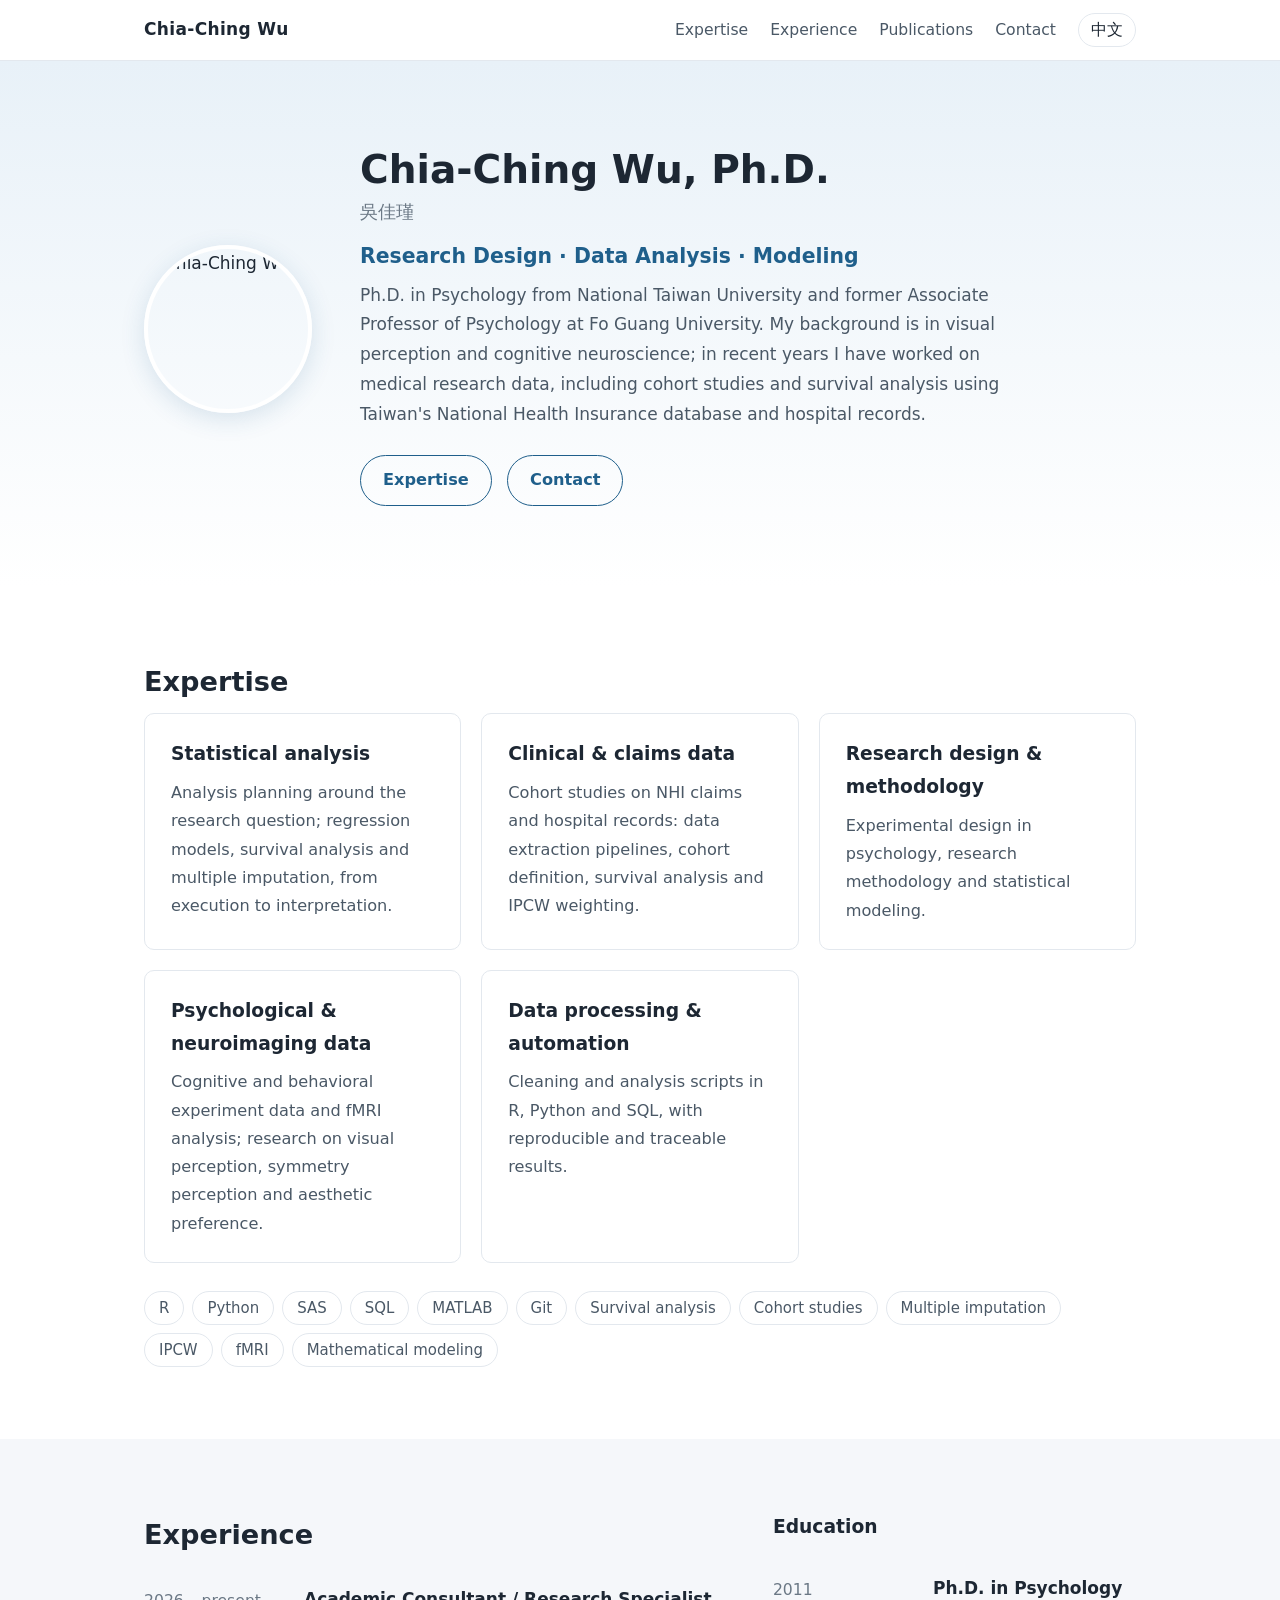
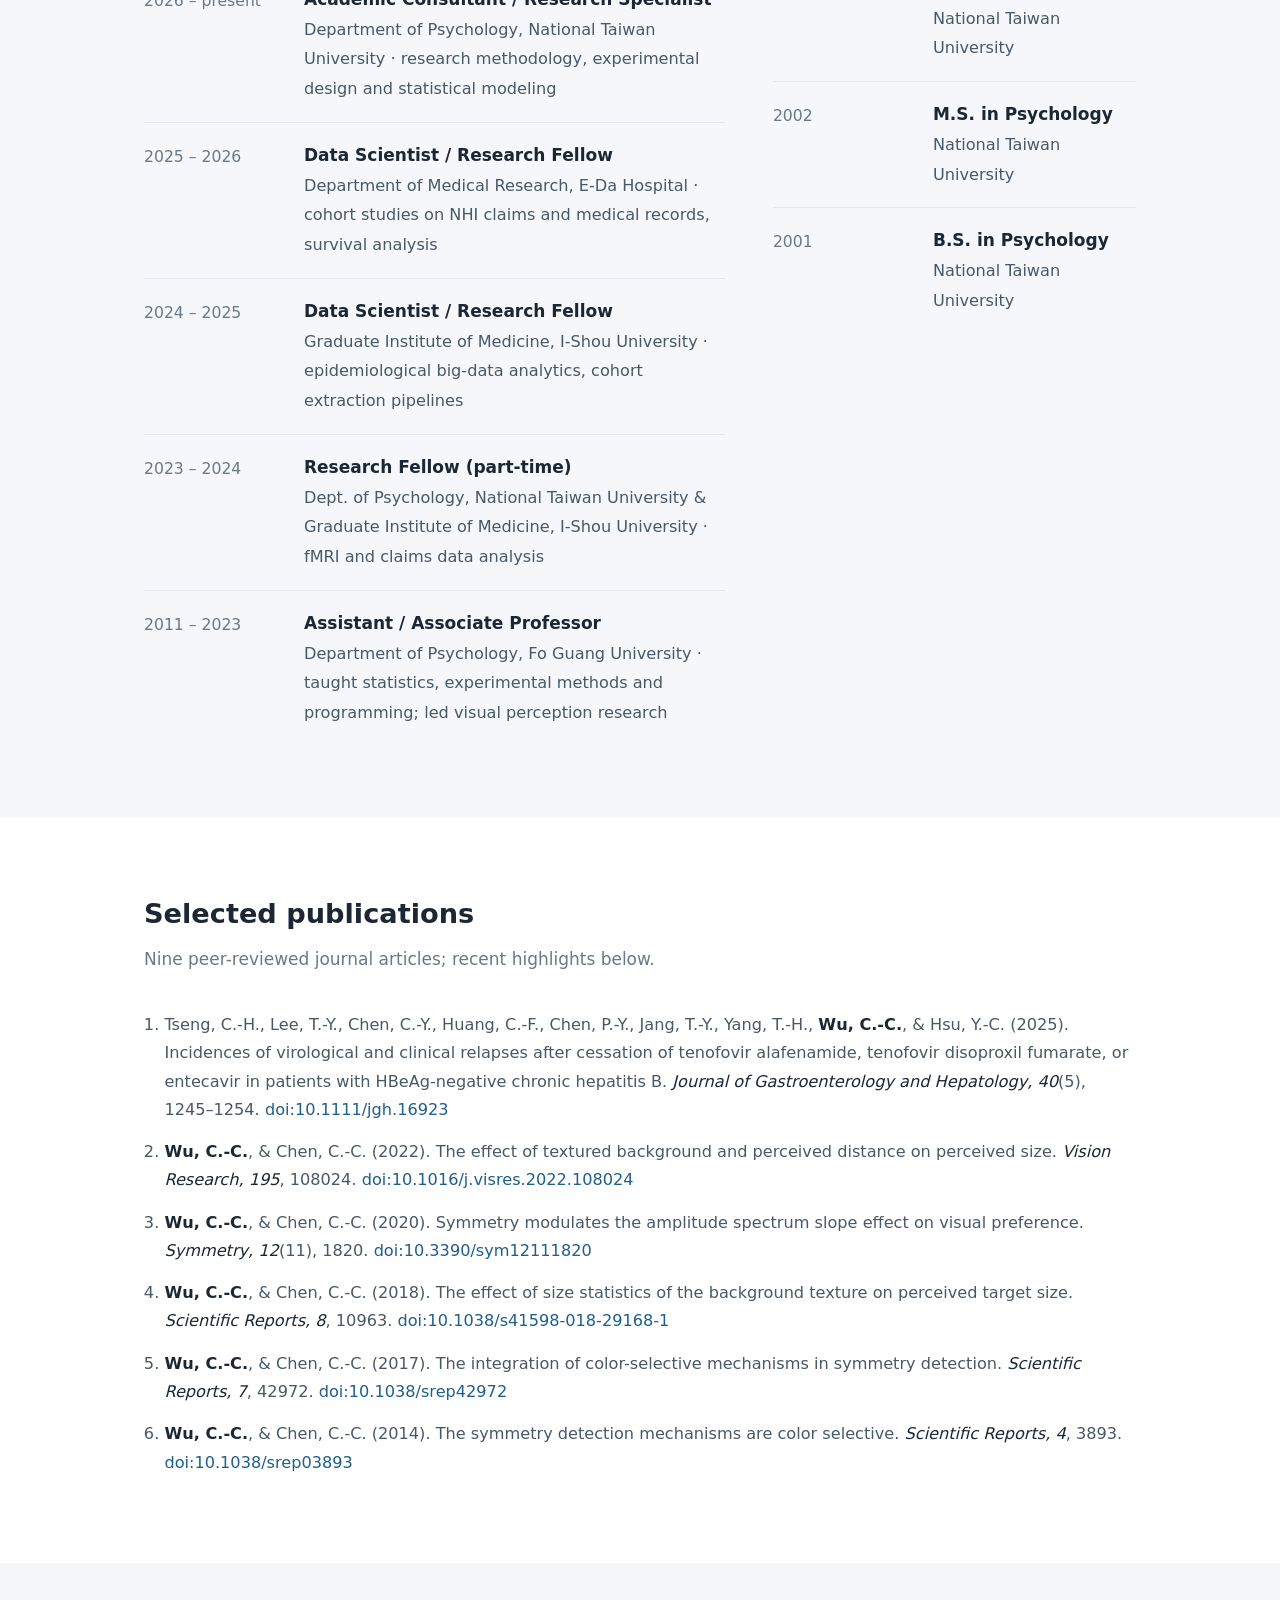
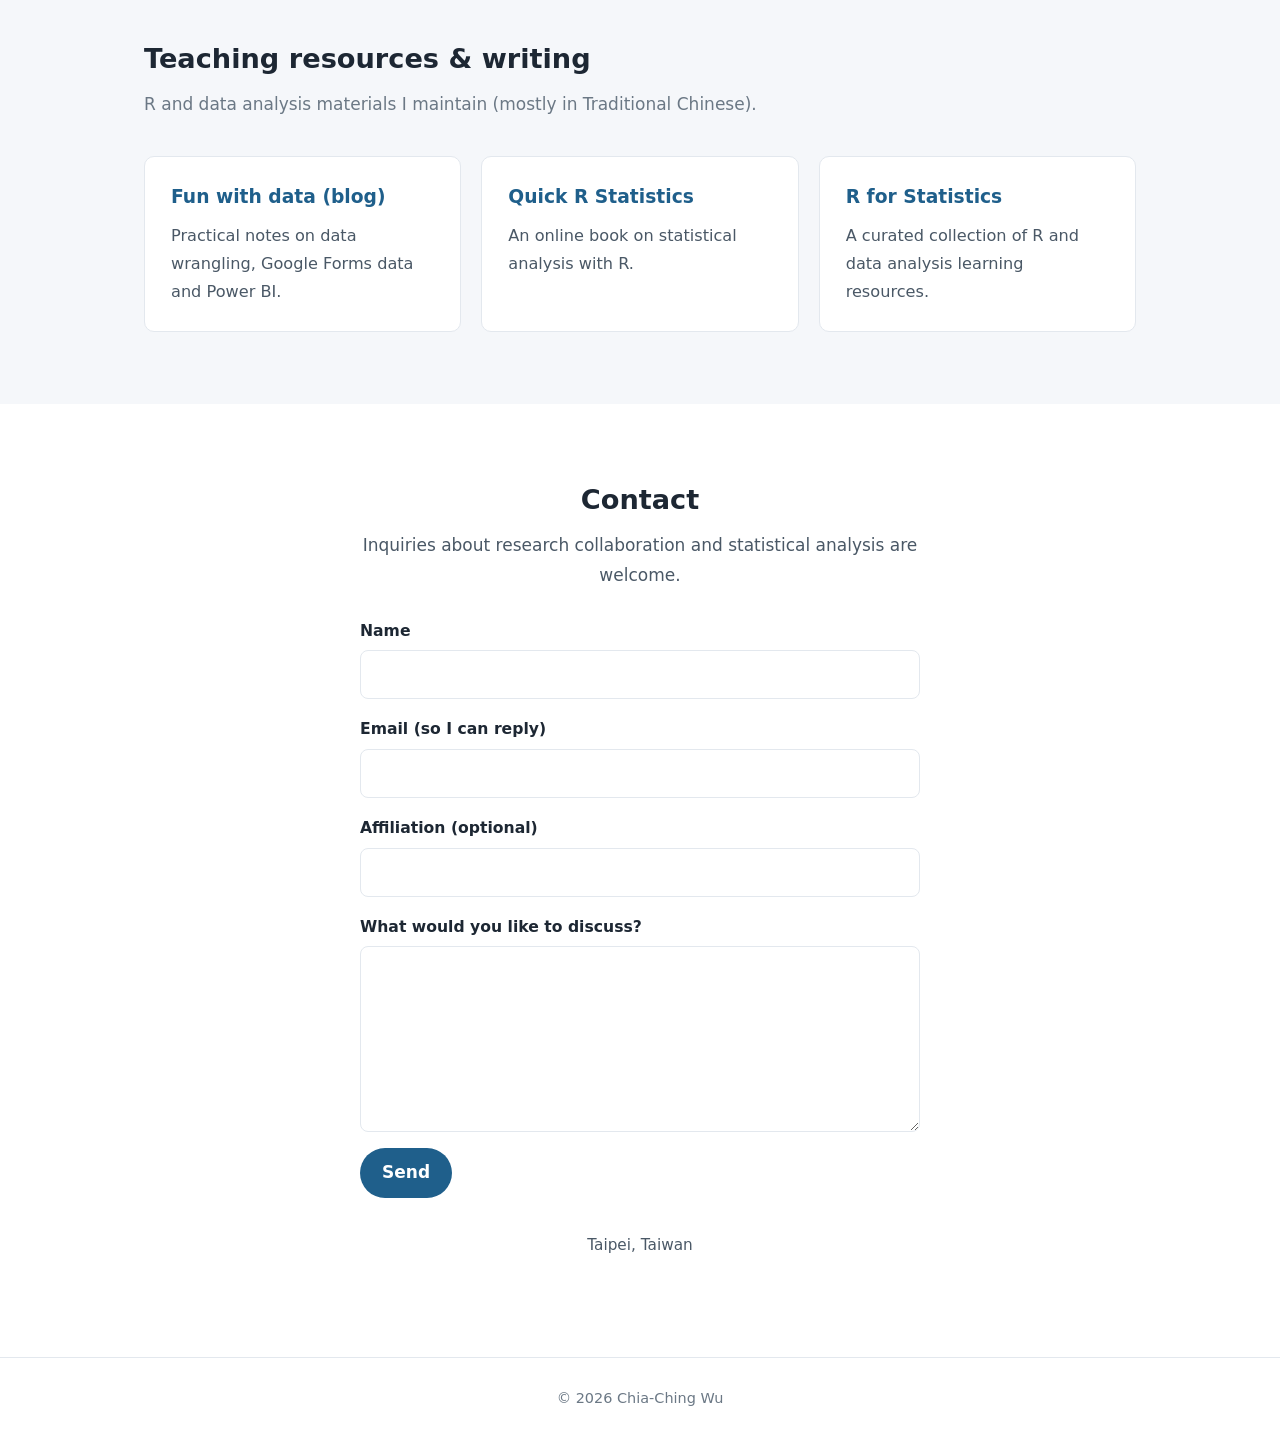
==== en/index.html @ 941f6077 "Add bilingual personal website with contact form" ====
<!DOCTYPE html>
<html lang="en">
<head>
  <meta charset="utf-8">
  <meta name="viewport" content="width=device-width, initial-scale=1">
  <title>Chia-Ching Wu, Ph.D. | Research Design, Data Analysis &amp; Modeling</title>
  <meta name="description" content="Chia-Ching Wu (吳佳瑾), Ph.D. in Psychology from National Taiwan University, former Associate Professor of Psychology at Fo Guang University. Research methodology, statistical modeling, clinical cohort studies on NHI claims data, and visual perception research.">
  <meta name="author" content="Chia-Ching Wu">
  <link rel="canonical" href="https://winterywu.github.io/en/">
  <link rel="alternate" hreflang="zh-Hant" href="https://winterywu.github.io/">
  <link rel="alternate" hreflang="en" href="https://winterywu.github.io/en/">
  <link rel="alternate" hreflang="x-default" href="https://winterywu.github.io/">
  <meta property="og:type" content="profile">
  <meta property="og:title" content="Chia-Ching Wu, Ph.D.">
  <meta property="og:description" content="Ph.D. in Psychology (NTU). Research methodology, statistical modeling, clinical and claims data analysis, visual perception research.">
  <meta property="og:url" content="https://winterywu.github.io/en/">
  <meta property="og:image" content="https://www.gravatar.com/avatar/4e0ad88ffa8b70f20aae59b6628df4ea?s=640">
  <meta property="og:locale" content="en_US">
  <link rel="stylesheet" href="../assets/style.css">
</head>
<body>

<header class="site-header">
  <div class="wrap">
    <a class="brand" href="#top">Chia-Ching Wu</a>
    <nav class="nav">
      <a href="#expertise">Expertise</a>
      <a href="#experience">Experience</a>
      <a href="#publications">Publications</a>
      <a href="#contact">Contact</a>
      <a class="lang" href="../index.html" hreflang="zh-Hant" lang="zh-Hant">中文</a>
    </nav>
  </div>
</header>

<main id="top">

  <section class="hero">
    <div class="wrap">
      <img src="https://www.gravatar.com/avatar/4e0ad88ffa8b70f20aae59b6628df4ea?s=336" alt="Chia-Ching Wu">
      <div>
        <h1>Chia-Ching Wu, Ph.D.<small>吳佳瑾</small></h1>
        <p class="tagline">Research Design · Data Analysis · Modeling</p>
        <p class="lead">Ph.D. in Psychology from National Taiwan University and former Associate Professor of Psychology at Fo Guang University. My background is in visual perception and cognitive neuroscience; in recent years I have worked on medical research data, including cohort studies and survival analysis using Taiwan's National Health Insurance database and hospital records.</p>
        <a class="btn btn-ghost" href="#expertise">Expertise</a>
        <a class="btn btn-ghost" href="#contact">Contact</a>
      </div>
    </div>
  </section>

  <section id="expertise">
    <div class="wrap">
      <h2>Expertise</h2>
      <div class="cards">
        <div class="card">
          <h3>Statistical analysis</h3>
          <p>Analysis planning around the research question; regression models, survival analysis and multiple imputation, from execution to interpretation.</p>
        </div>
        <div class="card">
          <h3>Clinical &amp; claims data</h3>
          <p>Cohort studies on NHI claims and hospital records: data extraction pipelines, cohort definition, survival analysis and IPCW weighting.</p>
        </div>
        <div class="card">
          <h3>Research design &amp; methodology</h3>
          <p>Experimental design in psychology, research methodology and statistical modeling.</p>
        </div>
        <div class="card">
          <h3>Psychological &amp; neuroimaging data</h3>
          <p>Cognitive and behavioral experiment data and fMRI analysis; research on visual perception, symmetry perception and aesthetic preference.</p>
        </div>
        <div class="card">
          <h3>Data processing &amp; automation</h3>
          <p>Cleaning and analysis scripts in R, Python and SQL, with reproducible and traceable results.</p>
        </div>
      </div>
      <div class="tags">
        <span class="tag">R</span><span class="tag">Python</span><span class="tag">SAS</span><span class="tag">SQL</span><span class="tag">MATLAB</span><span class="tag">Git</span>
        <span class="tag">Survival analysis</span><span class="tag">Cohort studies</span><span class="tag">Multiple imputation</span><span class="tag">IPCW</span><span class="tag">fMRI</span><span class="tag">Mathematical modeling</span>
      </div>
    </div>
  </section>

  <section id="experience" class="alt">
    <div class="wrap two-col">
      <div>
        <h2>Experience</h2>
        <ul class="timeline">
          <li><div class="when">2026 – present</div><div class="what"><strong>Academic Consultant / Research Specialist</strong><span>Department of Psychology, National Taiwan University · research methodology, experimental design and statistical modeling</span></div></li>
          <li><div class="when">2025 – 2026</div><div class="what"><strong>Data Scientist / Research Fellow</strong><span>Department of Medical Research, E-Da Hospital · cohort studies on NHI claims and medical records, survival analysis</span></div></li>
          <li><div class="when">2024 – 2025</div><div class="what"><strong>Data Scientist / Research Fellow</strong><span>Graduate Institute of Medicine, I-Shou University · epidemiological big-data analytics, cohort extraction pipelines</span></div></li>
          <li><div class="when">2023 – 2024</div><div class="what"><strong>Research Fellow (part-time)</strong><span>Dept. of Psychology, National Taiwan University &amp; Graduate Institute of Medicine, I-Shou University · fMRI and claims data analysis</span></div></li>
          <li><div class="when">2011 – 2023</div><div class="what"><strong>Assistant / Associate Professor</strong><span>Department of Psychology, Fo Guang University · taught statistics, experimental methods and programming; led visual perception research</span></div></li>
        </ul>
      </div>
      <div>
        <h3>Education</h3>
        <ul class="timeline">
          <li><div class="when">2011</div><div class="what"><strong>Ph.D. in Psychology</strong><span>National Taiwan University</span></div></li>
          <li><div class="when">2002</div><div class="what"><strong>M.S. in Psychology</strong><span>National Taiwan University</span></div></li>
          <li><div class="when">2001</div><div class="what"><strong>B.S. in Psychology</strong><span>National Taiwan University</span></div></li>
        </ul>
      </div>
    </div>
  </section>

  <section id="publications">
    <div class="wrap">
      <h2>Selected publications</h2>
      <p class="intro">Nine peer-reviewed journal articles; recent highlights below.</p>
      <ol class="pubs">
        <li>Tseng, C.-H., Lee, T.-Y., Chen, C.-Y., Huang, C.-F., Chen, P.-Y., Jang, T.-Y., Yang, T.-H., <span class="me">Wu, C.-C.</span>, &amp; Hsu, Y.-C. (2025). Incidences of virological and clinical relapses after cessation of tenofovir alafenamide, tenofovir disoproxil fumarate, or entecavir in patients with HBeAg-negative chronic hepatitis B. <em>Journal of Gastroenterology and Hepatology, 40</em>(5), 1245–1254. <a href="https://doi.org/10.1111/jgh.16923">doi:10.1111/jgh.16923</a></li>
        <li><span class="me">Wu, C.-C.</span>, &amp; Chen, C.-C. (2022). The effect of textured background and perceived distance on perceived size. <em>Vision Research, 195</em>, 108024. <a href="https://doi.org/10.1016/j.visres.2022.108024">doi:10.1016/j.visres.2022.108024</a></li>
        <li><span class="me">Wu, C.-C.</span>, &amp; Chen, C.-C. (2020). Symmetry modulates the amplitude spectrum slope effect on visual preference. <em>Symmetry, 12</em>(11), 1820. <a href="https://doi.org/10.3390/sym12111820">doi:10.3390/sym12111820</a></li>
        <li><span class="me">Wu, C.-C.</span>, &amp; Chen, C.-C. (2018). The effect of size statistics of the background texture on perceived target size. <em>Scientific Reports, 8</em>, 10963. <a href="https://doi.org/10.1038/s41598-018-29168-1">doi:10.1038/s41598-018-29168-1</a></li>
        <li><span class="me">Wu, C.-C.</span>, &amp; Chen, C.-C. (2017). The integration of color-selective mechanisms in symmetry detection. <em>Scientific Reports, 7</em>, 42972. <a href="https://doi.org/10.1038/srep42972">doi:10.1038/srep42972</a></li>
        <li><span class="me">Wu, C.-C.</span>, &amp; Chen, C.-C. (2014). The symmetry detection mechanisms are color selective. <em>Scientific Reports, 4</em>, 3893. <a href="https://doi.org/10.1038/srep03893">doi:10.1038/srep03893</a></li>
      </ol>
    </div>
  </section>

  <section id="resources" class="alt">
    <div class="wrap">
      <h2>Teaching resources &amp; writing</h2>
      <p class="intro">R and data analysis materials I maintain (mostly in Traditional Chinese).</p>
      <div class="cards">
        <a class="card" href="https://ccwupsy.github.io/"><h3>Fun with data (blog)</h3><p>Practical notes on data wrangling, Google Forms data and Power BI.</p></a>
        <a class="card" href="https://bookdown.org/ccwupsy/quick-r-statistics/"><h3>Quick R Statistics</h3><p>An online book on statistical analysis with R.</p></a>
        <a class="card" href="https://sites.google.com/view/r-for-statistics"><h3>R for Statistics</h3><p>A curated collection of R and data analysis learning resources.</p></a>
      </div>
    </div>
  </section>

  <section id="contact" class="contact">
    <div class="wrap">
      <h2>Contact</h2>
      <p>Inquiries about research collaboration and statistical analysis are welcome.</p>
      <form class="contact-form" id="contact-form" action="https://docs.google.com/forms/d/e/1FAIpQLSe6BlmYk6ZLLA9xYyVv2HJayF3vj4UbnZ_ak7GK7sARZ5T0gA/formResponse" method="POST">
        <label>Name<input type="text" name="entry.1778872845" required autocomplete="name"></label>
        <label>Email (so I can reply)<input type="email" name="entry.932685724" required autocomplete="email"></label>
        <label>Affiliation (optional)<input type="text" name="entry.294816382" autocomplete="organization"></label>
        <label>What would you like to discuss?<textarea name="entry.904154601" rows="6" required></textarea></label>
        <button class="btn btn-primary" type="submit">Send</button>
        <p class="form-status" id="form-status" role="status"></p>
      </form>
      <p style="margin-top:18px;font-size:0.9rem;">Taipei, Taiwan</p>
    </div>
  </section>

</main>

<footer>
  <div class="wrap">© 2026 Chia-Ching Wu</div>
</footer>

<script>
  (function () {
    var form = document.getElementById('contact-form');
    var status = document.getElementById('form-status');
    form.addEventListener('submit', function (e) {
      e.preventDefault();
      var data = new URLSearchParams(new FormData(form));
      var btn = form.querySelector('button');
      btn.disabled = true;
      status.textContent = 'Sending…';
      fetch(form.action, { method: 'POST', mode: 'no-cors', body: data })
        .then(function () { form.reset(); status.textContent = 'Thank you, your message has been received. I will get back to you soon.'; })
        .catch(function () { status.textContent = 'Something went wrong. Please try again later.'; })
        .finally(function () { btn.disabled = false; });
    });
  })();
</script>
</body>
</html>
---- assets/style.css ----
:root {
  --ink: #1d2733;
  --ink-soft: #4a5866;
  --muted: #6b7885;
  --line: #e3e8ee;
  --bg: #ffffff;
  --bg-alt: #f5f7fa;
  --accent: #1f5f8b;
  --accent-soft: #e8f1f8;
  --radius: 10px;
  --maxw: 1040px;
  font-size: 17px;
}

* { box-sizing: border-box; }

html { scroll-behavior: smooth; }

body {
  margin: 0;
  color: var(--ink);
  background: var(--bg);
  font-family: "Segoe UI", "Noto Sans TC", "PingFang TC", "Microsoft JhengHei", system-ui, sans-serif;
  line-height: 1.75;
  -webkit-font-smoothing: antialiased;
}

a { color: var(--accent); text-decoration: none; }
a:hover { text-decoration: underline; }

.wrap { max-width: var(--maxw); margin: 0 auto; padding: 0 24px; }

/* ---------- header ---------- */
.site-header {
  position: sticky; top: 0; z-index: 10;
  background: rgba(255, 255, 255, 0.94);
  backdrop-filter: blur(6px);
  border-bottom: 1px solid var(--line);
}
.site-header .wrap {
  display: flex; align-items: center; justify-content: space-between;
  height: 60px;
}
.brand { font-weight: 700; color: var(--ink); letter-spacing: 0.02em; }
.brand:hover { text-decoration: none; }
.nav { display: flex; gap: 22px; align-items: center; font-size: 0.92rem; }
.nav a { color: var(--ink-soft); }
.nav a:hover { color: var(--accent); text-decoration: none; }
.nav .lang {
  border: 1px solid var(--line); border-radius: 999px;
  padding: 2px 12px; color: var(--ink);
}

/* ---------- hero ---------- */
.hero { padding: 84px 0 72px; background: linear-gradient(180deg, var(--accent-soft), var(--bg)); }
.hero .wrap { display: flex; gap: 48px; align-items: center; }
.hero img {
  width: 168px; height: 168px; border-radius: 50%;
  object-fit: cover; flex-shrink: 0;
  border: 4px solid #fff; box-shadow: 0 6px 24px rgba(31, 95, 139, 0.15);
}
.hero h1 { margin: 0; font-size: 2.3rem; line-height: 1.3; }
.hero h1 small { display: block; font-size: 1.05rem; font-weight: 500; color: var(--muted); margin-top: 4px; }
.hero .tagline { margin: 16px 0 6px; font-size: 1.2rem; font-weight: 600; color: var(--accent); }
.hero p.lead { margin: 0 0 26px; color: var(--ink-soft); max-width: 640px; }
.btn {
  display: inline-block; padding: 10px 22px; border-radius: 999px;
  font-weight: 600; font-size: 0.95rem; margin-right: 10px; margin-bottom: 8px;
}
.btn-primary { background: var(--accent); color: #fff; }
.btn-primary:hover { background: #174a6d; text-decoration: none; }
.btn-ghost { border: 1px solid var(--accent); color: var(--accent); }
.btn-ghost:hover { background: var(--accent-soft); text-decoration: none; }

/* ---------- sections ---------- */
section { padding: 72px 0; }
section.alt { background: var(--bg-alt); }
section h2 { font-size: 1.6rem; margin: 0 0 8px; }
section .intro { color: var(--muted); margin: 0 0 36px; }

.cards { display: grid; grid-template-columns: repeat(auto-fit, minmax(290px, 1fr)); gap: 20px; }
.card {
  background: #fff; border: 1px solid var(--line); border-radius: var(--radius);
  padding: 24px 26px;
}
.card h3 { margin: 0 0 8px; font-size: 1.1rem; }
.card p { margin: 0; color: var(--ink-soft); font-size: 0.95rem; }

.tags { display: flex; flex-wrap: wrap; gap: 8px; margin-top: 28px; }
.tag {
  background: #fff; border: 1px solid var(--line); border-radius: 999px;
  padding: 3px 14px; font-size: 0.88rem; color: var(--ink-soft);
}

/* ---------- timeline ---------- */
.timeline { list-style: none; margin: 0; padding: 0; }
.timeline li {
  display: grid; grid-template-columns: 140px 1fr; gap: 20px;
  padding: 18px 0; border-bottom: 1px solid var(--line);
}
.timeline li:last-child { border-bottom: none; }
.timeline .when { color: var(--muted); font-size: 0.92rem; padding-top: 2px; }
.timeline .what strong { display: block; }
.timeline .what span { color: var(--ink-soft); font-size: 0.95rem; }

.two-col { display: grid; grid-template-columns: 1.6fr 1fr; gap: 48px; }
.two-col h3 { font-size: 1.1rem; margin: 0 0 12px; }

/* ---------- publications ---------- */
.pubs { margin: 0; padding-left: 1.2em; }
.pubs li { margin-bottom: 14px; color: var(--ink-soft); font-size: 0.95rem; }
.pubs li em { color: var(--ink); }
.pubs .me { font-weight: 700; color: var(--ink); }

/* ---------- contact ---------- */
.contact { text-align: center; }
.contact p { color: var(--ink-soft); max-width: 600px; margin: 0 auto 26px; }

footer {
  border-top: 1px solid var(--line); padding: 28px 0;
  color: var(--muted); font-size: 0.85rem; text-align: center;
}

@media (max-width: 760px) {
  :root { font-size: 16px; }
  .nav a:not(.lang) { display: none; }
  .hero { padding: 56px 0 48px; }
  .hero .wrap { flex-direction: column; text-align: center; gap: 24px; }
  .hero p.lead { margin-left: auto; margin-right: auto; }
  .hero h1 { font-size: 1.9rem; }
  .timeline li { grid-template-columns: 1fr; gap: 2px; }
  .two-col { grid-template-columns: 1fr; gap: 36px; }
  section { padding: 56px 0; }
}

a.card { color: inherit; transition: border-color 0.15s, box-shadow 0.15s; }
a.card:hover { text-decoration: none; border-color: var(--accent); box-shadow: 0 4px 16px rgba(31, 95, 139, 0.08); }
a.card h3 { color: var(--accent); }

/* ---------- contact form ---------- */
.contact-form { max-width: 560px; margin: 0 auto; text-align: left; display: grid; gap: 16px; }
.contact-form label { display: grid; gap: 6px; font-size: 0.92rem; font-weight: 600; color: var(--ink); }
.contact-form input, .contact-form textarea {
  font: inherit; font-weight: 400; color: var(--ink);
  padding: 10px 14px; border: 1px solid var(--line); border-radius: 8px; background: #fff;
}
.contact-form input:focus, .contact-form textarea:focus { outline: 2px solid var(--accent-soft); border-color: var(--accent); }
.contact-form textarea { resize: vertical; }
.contact-form button { justify-self: start; border: none; cursor: pointer; font: inherit; font-weight: 600; margin: 0; }
.contact-form button:disabled { opacity: 0.6; cursor: wait; }
.form-status { margin: 0 !important; font-size: 0.92rem; color: var(--accent) !important; }
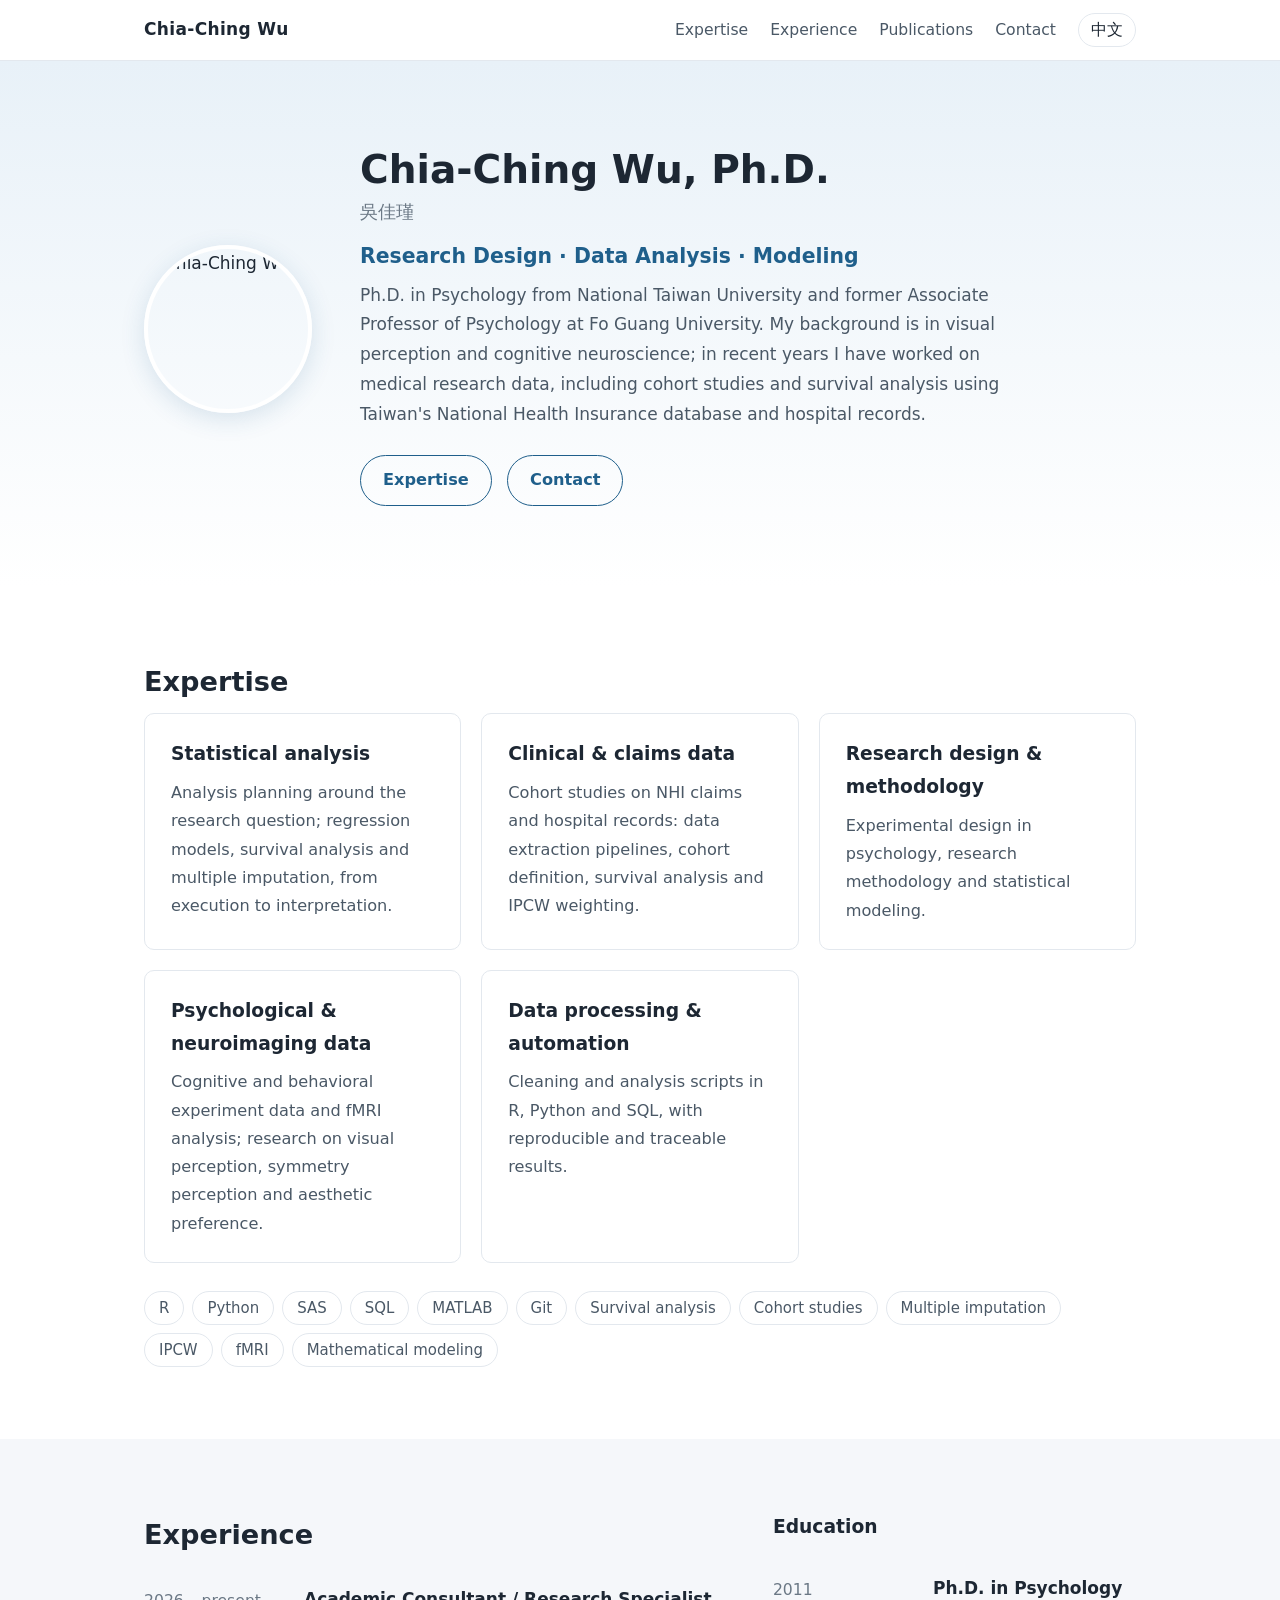
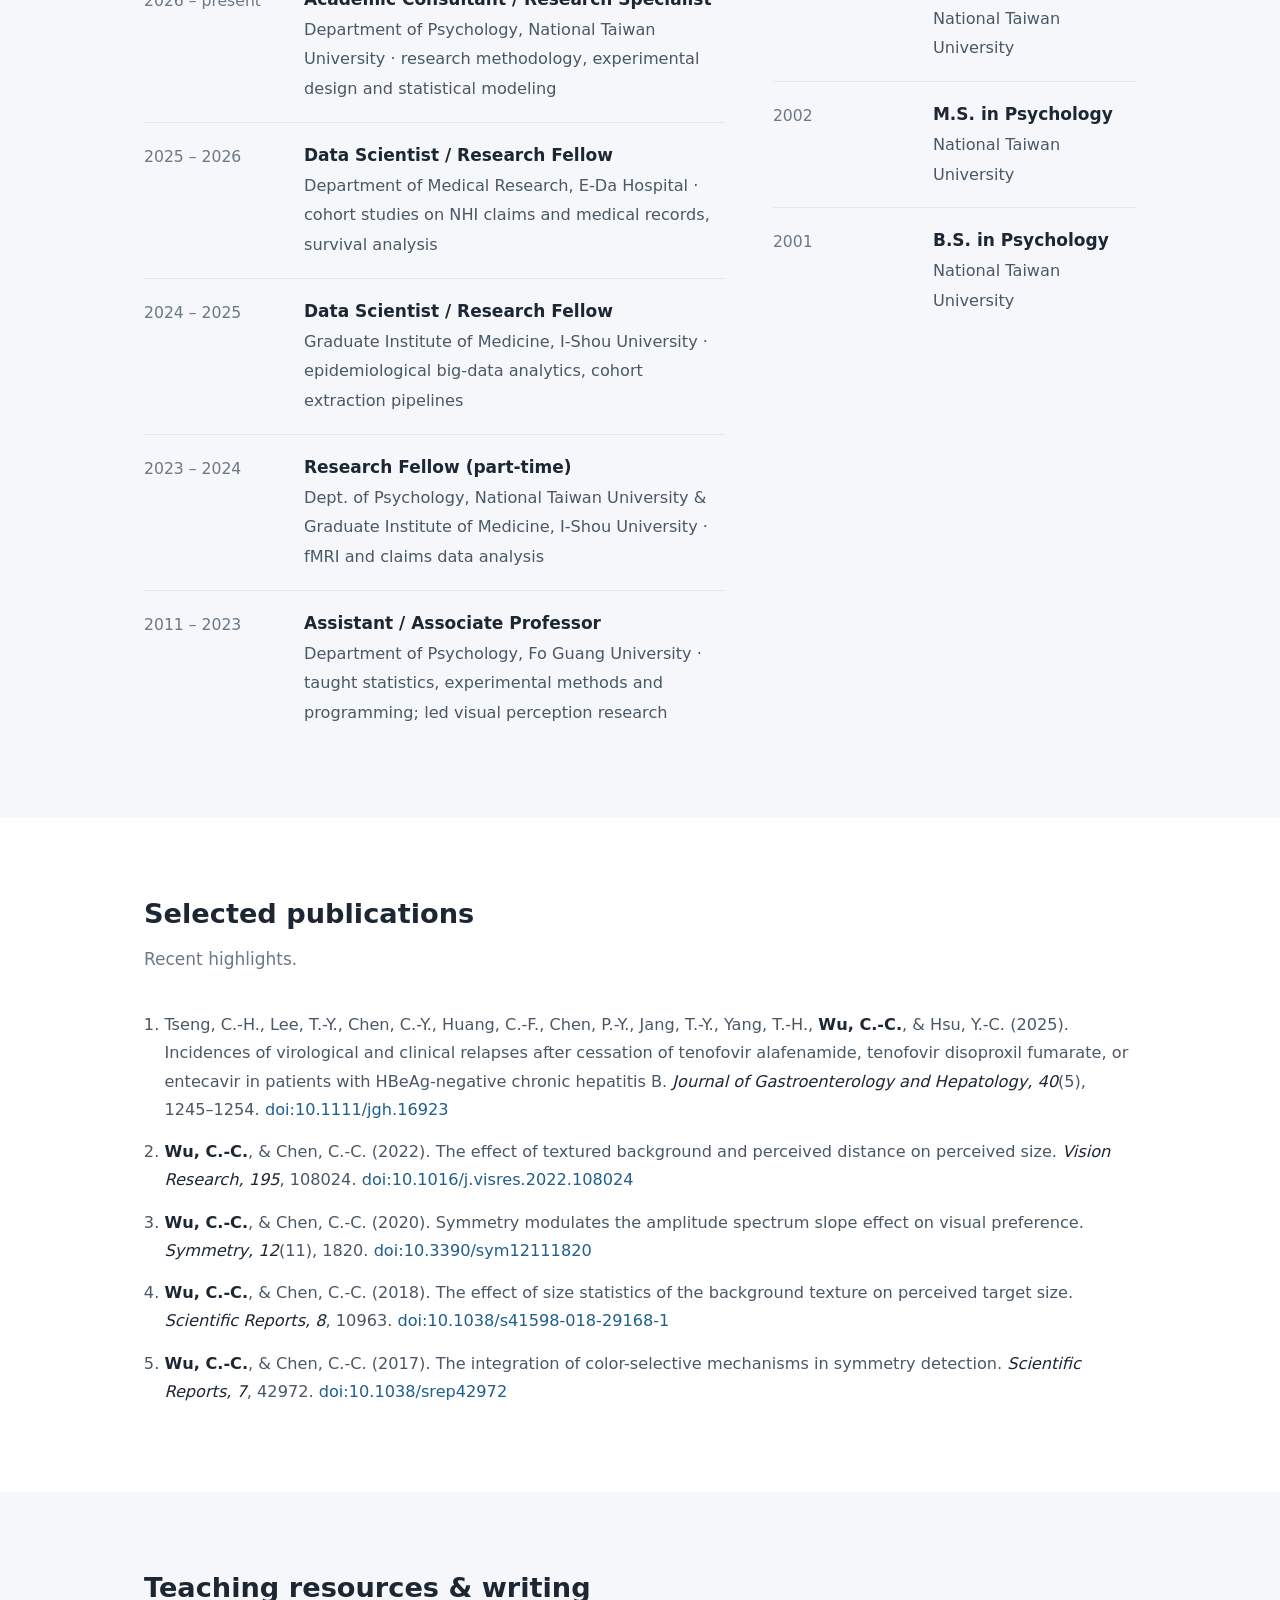
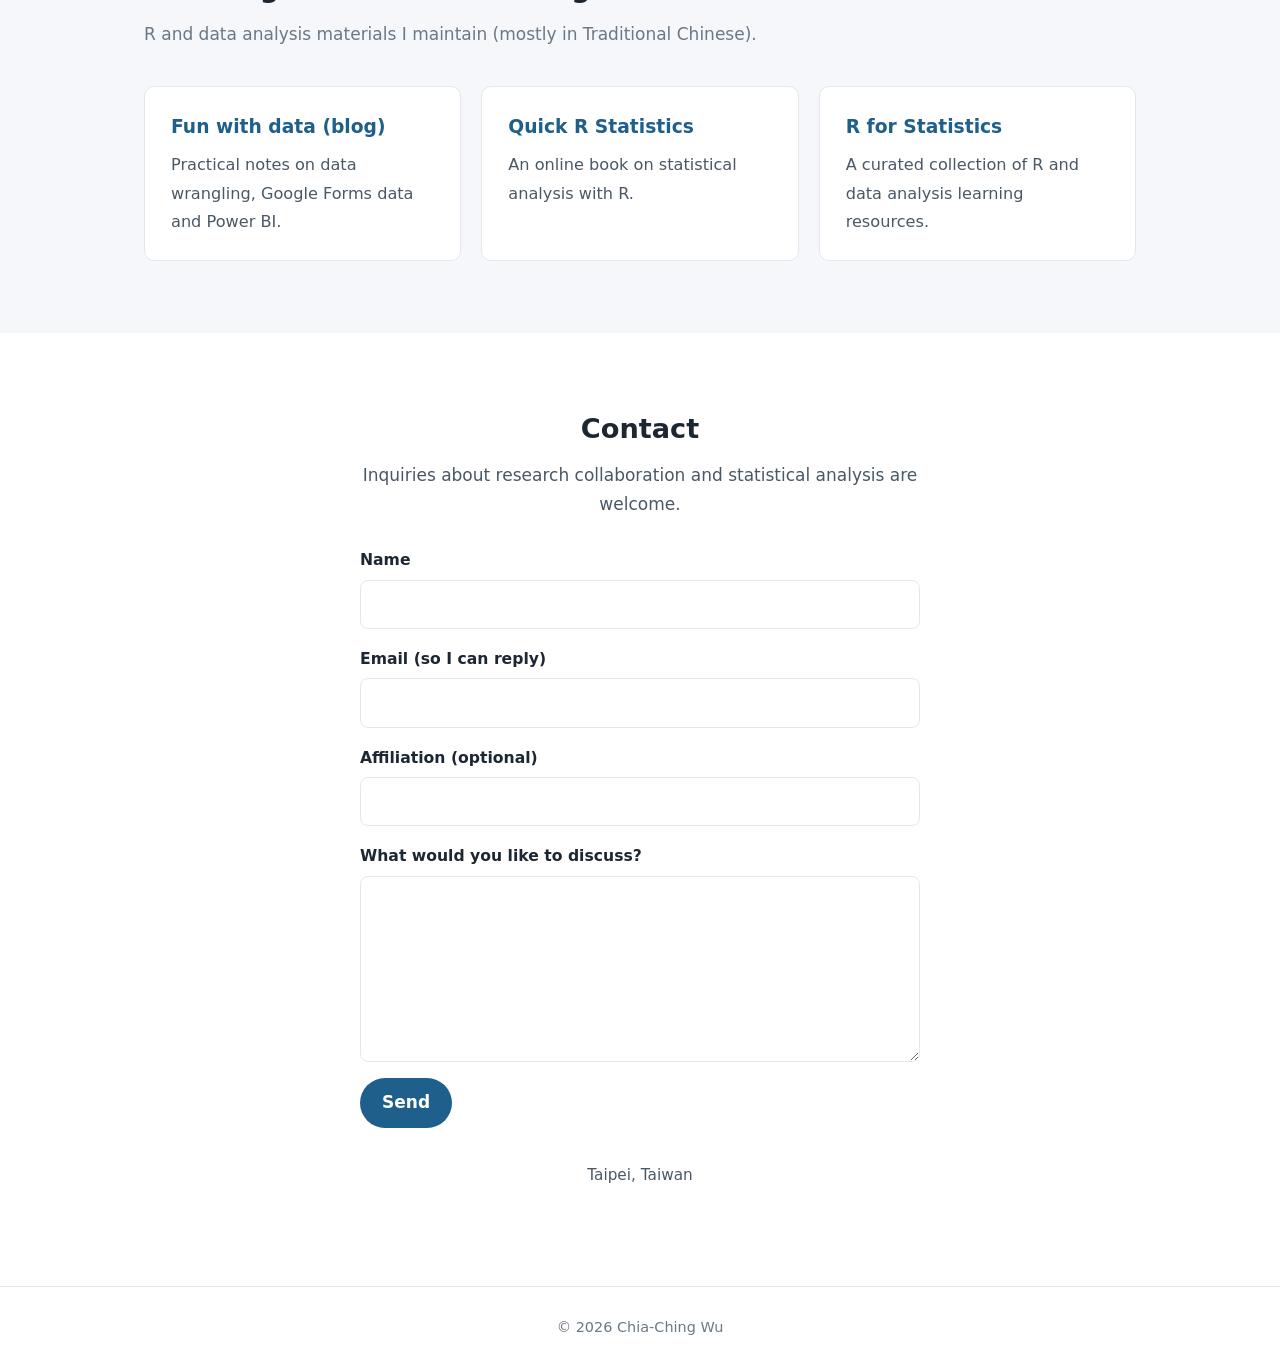
==== commit bad99b5b: "Trim publications to five recent highlights" ====
--- a/en/index.html
+++ b/en/index.html
@@ -106,14 +106,13 @@
   <section id="publications">
     <div class="wrap">
       <h2>Selected publications</h2>
-      <p class="intro">Nine peer-reviewed journal articles; recent highlights below.</p>
+      <p class="intro">Recent highlights.</p>
       <ol class="pubs">
         <li>Tseng, C.-H., Lee, T.-Y., Chen, C.-Y., Huang, C.-F., Chen, P.-Y., Jang, T.-Y., Yang, T.-H., <span class="me">Wu, C.-C.</span>, &amp; Hsu, Y.-C. (2025). Incidences of virological and clinical relapses after cessation of tenofovir alafenamide, tenofovir disoproxil fumarate, or entecavir in patients with HBeAg-negative chronic hepatitis B. <em>Journal of Gastroenterology and Hepatology, 40</em>(5), 1245–1254. <a href="https://doi.org/10.1111/jgh.16923">doi:10.1111/jgh.16923</a></li>
         <li><span class="me">Wu, C.-C.</span>, &amp; Chen, C.-C. (2022). The effect of textured background and perceived distance on perceived size. <em>Vision Research, 195</em>, 108024. <a href="https://doi.org/10.1016/j.visres.2022.108024">doi:10.1016/j.visres.2022.108024</a></li>
         <li><span class="me">Wu, C.-C.</span>, &amp; Chen, C.-C. (2020). Symmetry modulates the amplitude spectrum slope effect on visual preference. <em>Symmetry, 12</em>(11), 1820. <a href="https://doi.org/10.3390/sym12111820">doi:10.3390/sym12111820</a></li>
         <li><span class="me">Wu, C.-C.</span>, &amp; Chen, C.-C. (2018). The effect of size statistics of the background texture on perceived target size. <em>Scientific Reports, 8</em>, 10963. <a href="https://doi.org/10.1038/s41598-018-29168-1">doi:10.1038/s41598-018-29168-1</a></li>
         <li><span class="me">Wu, C.-C.</span>, &amp; Chen, C.-C. (2017). The integration of color-selective mechanisms in symmetry detection. <em>Scientific Reports, 7</em>, 42972. <a href="https://doi.org/10.1038/srep42972">doi:10.1038/srep42972</a></li>
-        <li><span class="me">Wu, C.-C.</span>, &amp; Chen, C.-C. (2014). The symmetry detection mechanisms are color selective. <em>Scientific Reports, 4</em>, 3893. <a href="https://doi.org/10.1038/srep03893">doi:10.1038/srep03893</a></li>
       </ol>
     </div>
   </section>
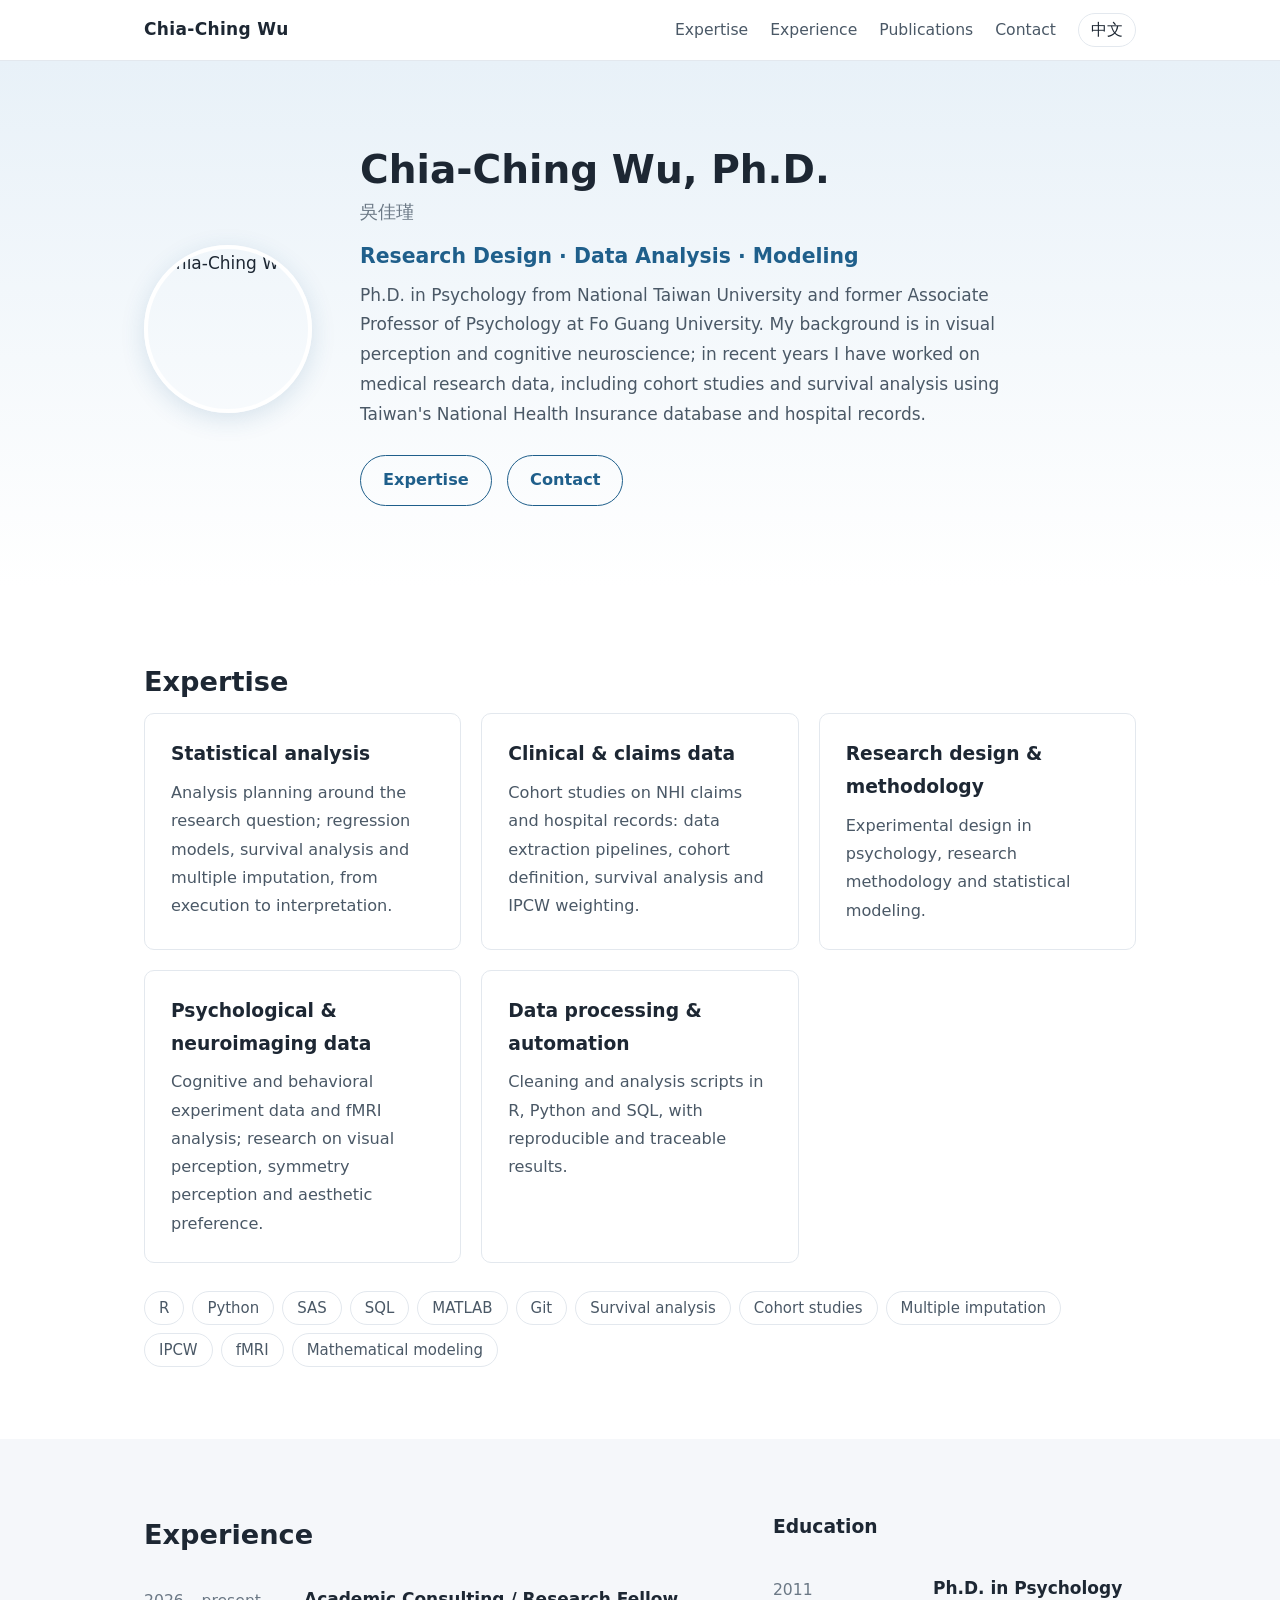
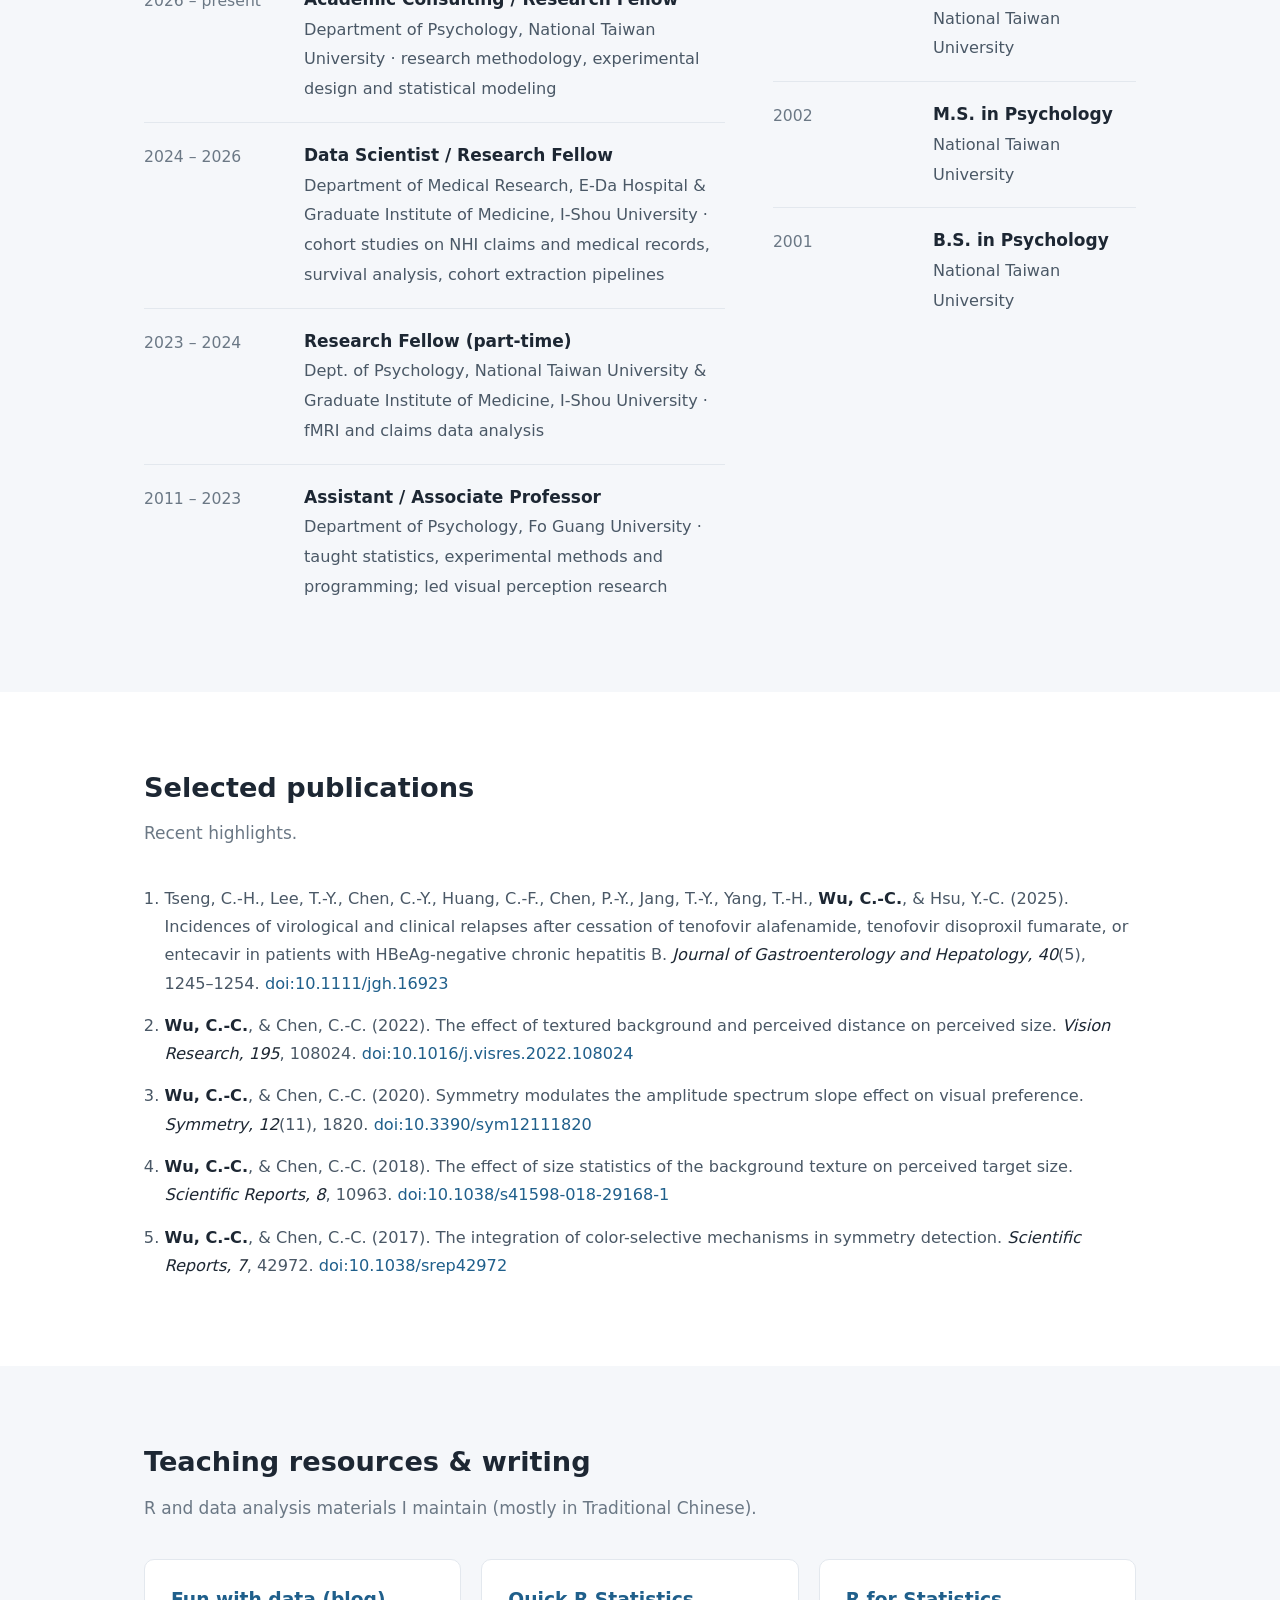
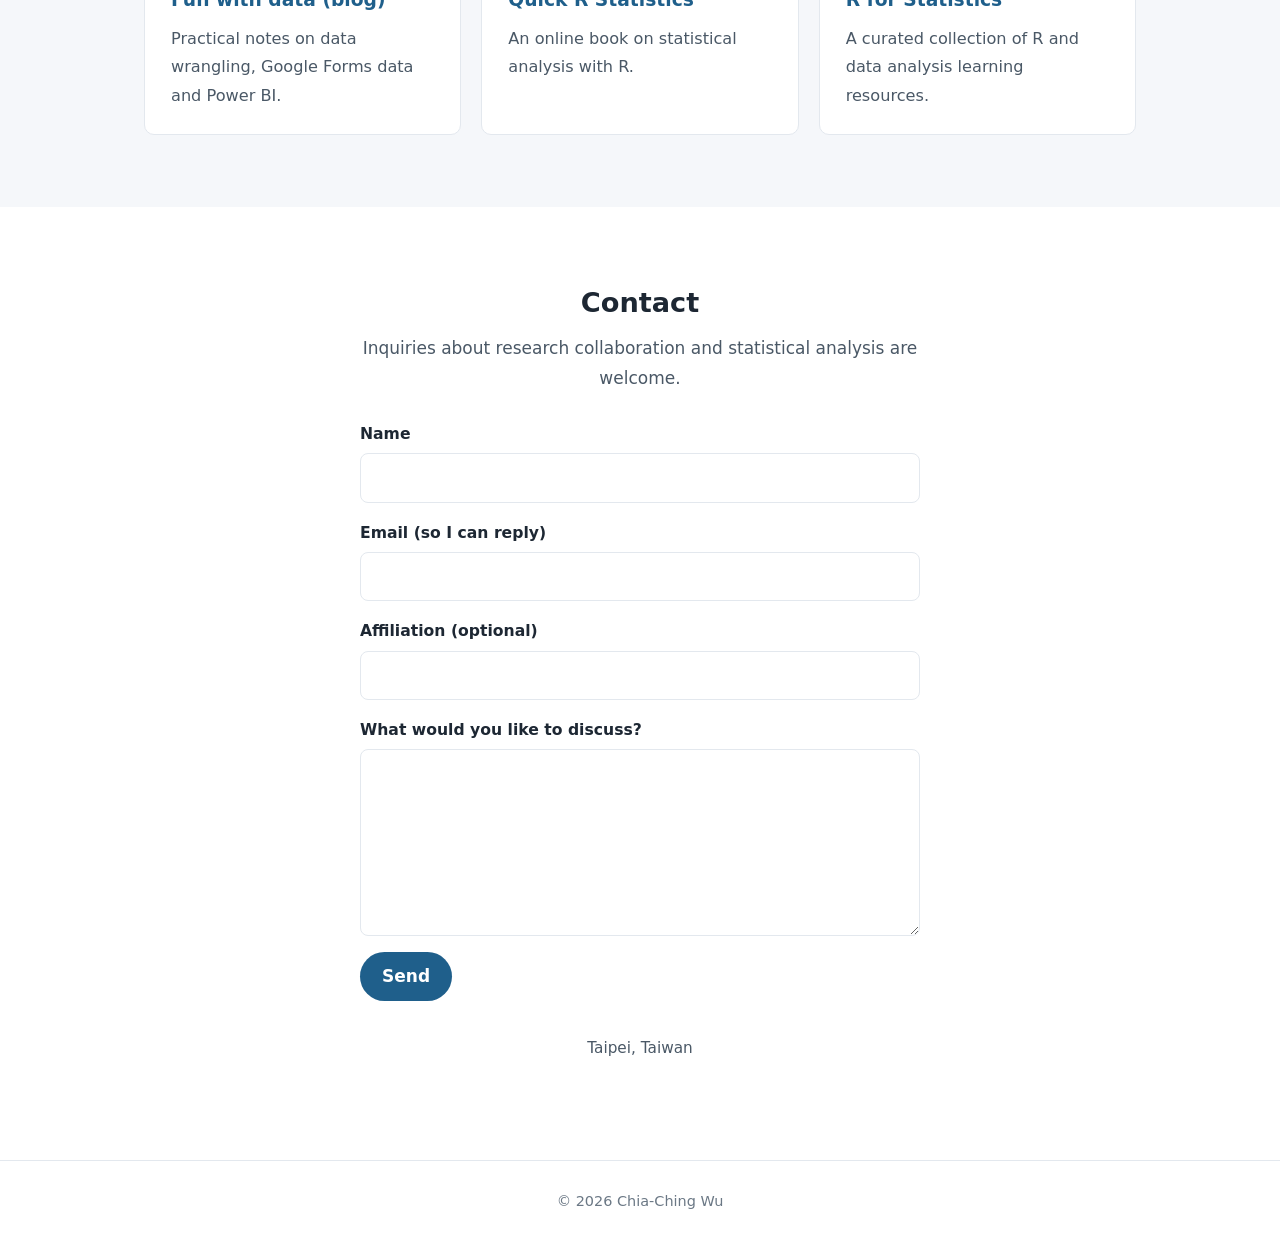
==== commit f52cb088: "Revise experience titles and merge E-Da/I-Shou entries" ====
--- a/en/index.html
+++ b/en/index.html
@@ -85,9 +85,8 @@
       <div>
         <h2>Experience</h2>
         <ul class="timeline">
-          <li><div class="when">2026 – present</div><div class="what"><strong>Academic Consultant / Research Specialist</strong><span>Department of Psychology, National Taiwan University · research methodology, experimental design and statistical modeling</span></div></li>
-          <li><div class="when">2025 – 2026</div><div class="what"><strong>Data Scientist / Research Fellow</strong><span>Department of Medical Research, E-Da Hospital · cohort studies on NHI claims and medical records, survival analysis</span></div></li>
-          <li><div class="when">2024 – 2025</div><div class="what"><strong>Data Scientist / Research Fellow</strong><span>Graduate Institute of Medicine, I-Shou University · epidemiological big-data analytics, cohort extraction pipelines</span></div></li>
+          <li><div class="when">2026 – present</div><div class="what"><strong>Academic Consulting / Research Fellow</strong><span>Department of Psychology, National Taiwan University · research methodology, experimental design and statistical modeling</span></div></li>
+          <li><div class="when">2024 – 2026</div><div class="what"><strong>Data Scientist / Research Fellow</strong><span>Department of Medical Research, E-Da Hospital &amp; Graduate Institute of Medicine, I-Shou University · cohort studies on NHI claims and medical records, survival analysis, cohort extraction pipelines</span></div></li>
           <li><div class="when">2023 – 2024</div><div class="what"><strong>Research Fellow (part-time)</strong><span>Dept. of Psychology, National Taiwan University &amp; Graduate Institute of Medicine, I-Shou University · fMRI and claims data analysis</span></div></li>
           <li><div class="when">2011 – 2023</div><div class="what"><strong>Assistant / Associate Professor</strong><span>Department of Psychology, Fo Guang University · taught statistics, experimental methods and programming; led visual perception research</span></div></li>
         </ul>
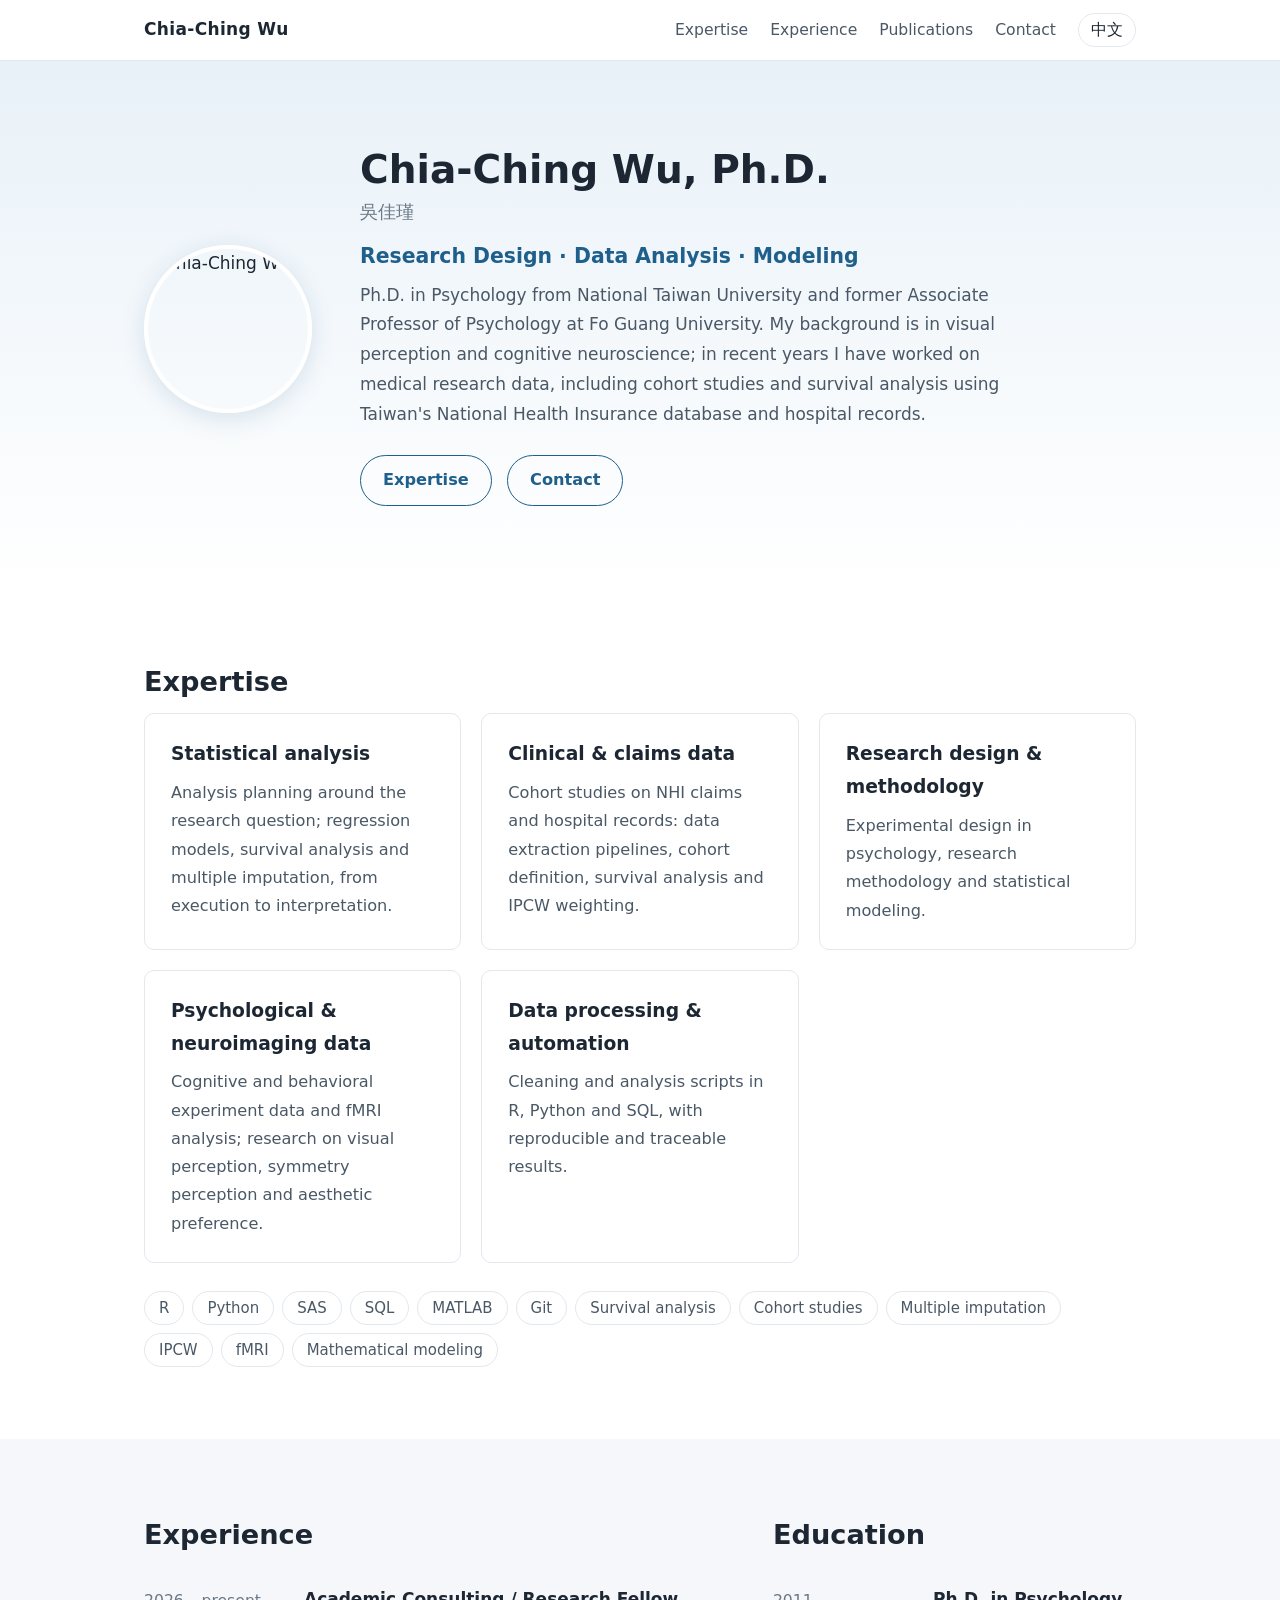
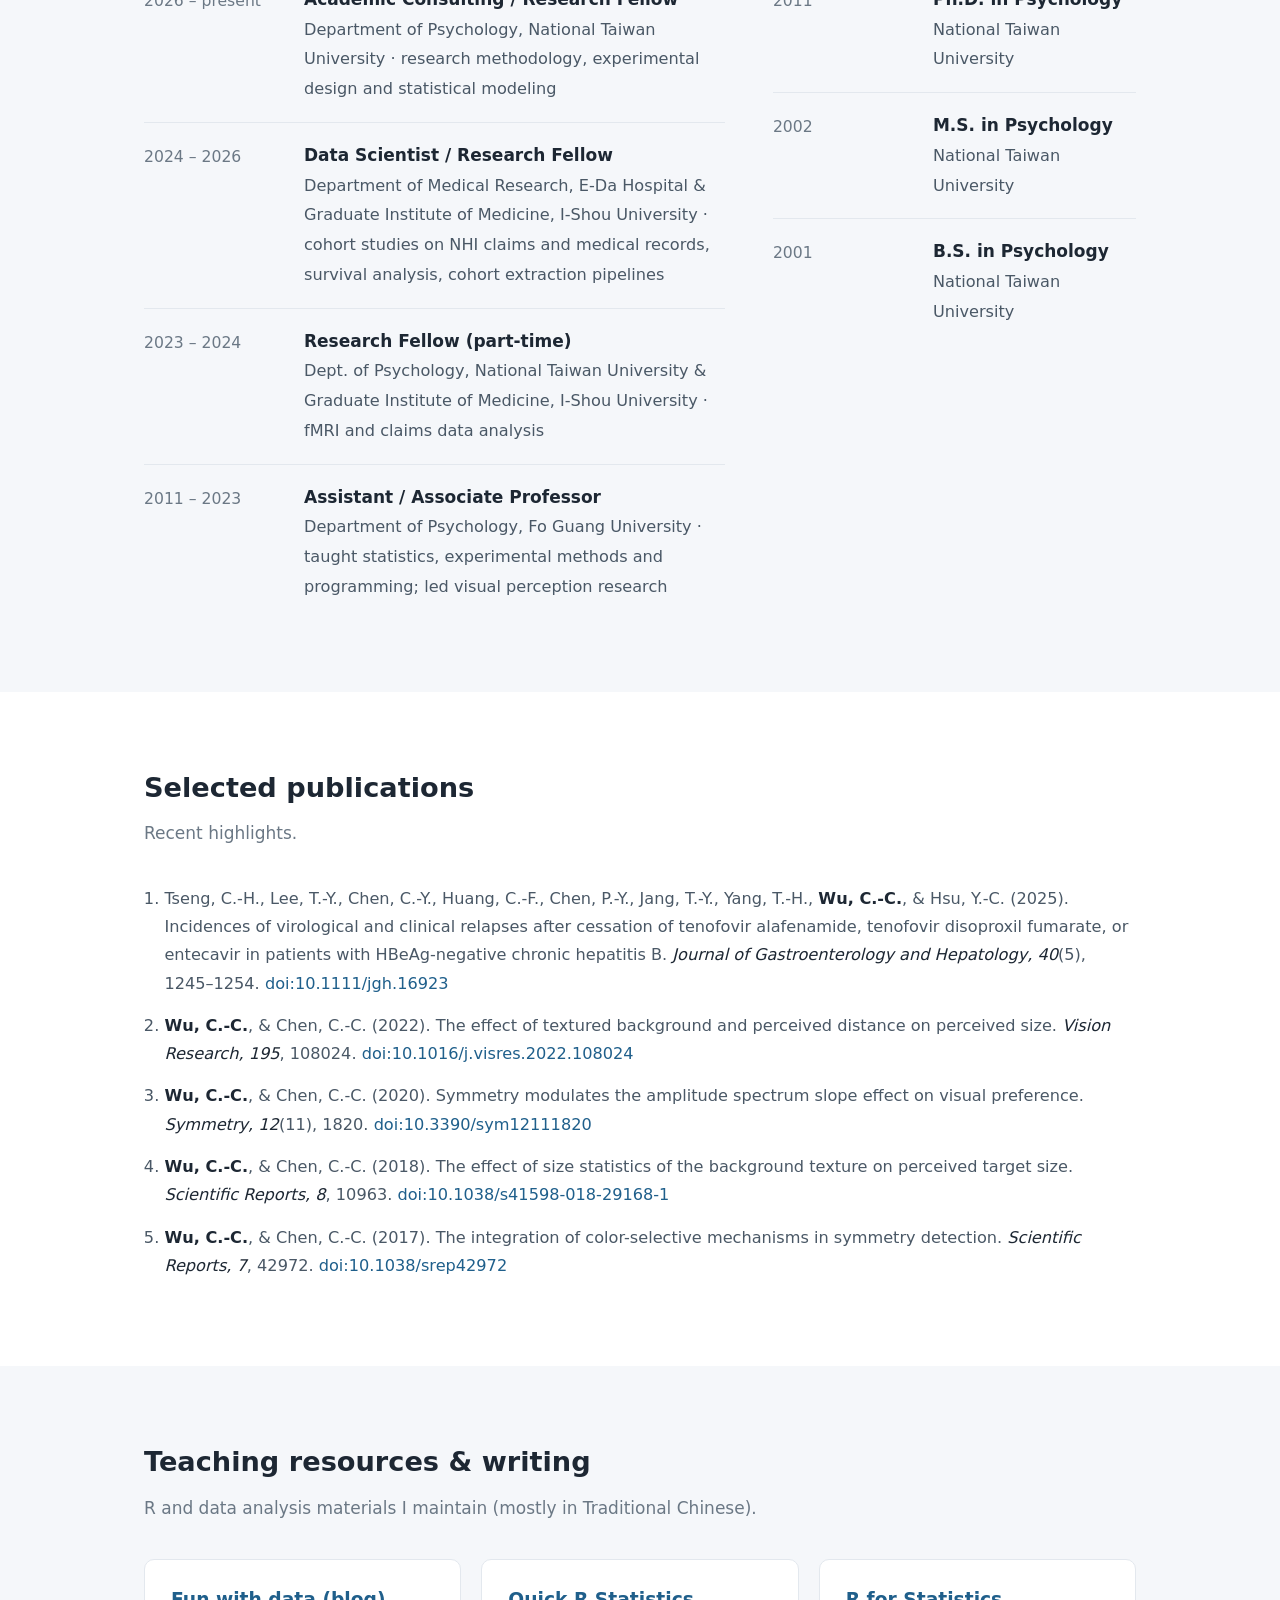
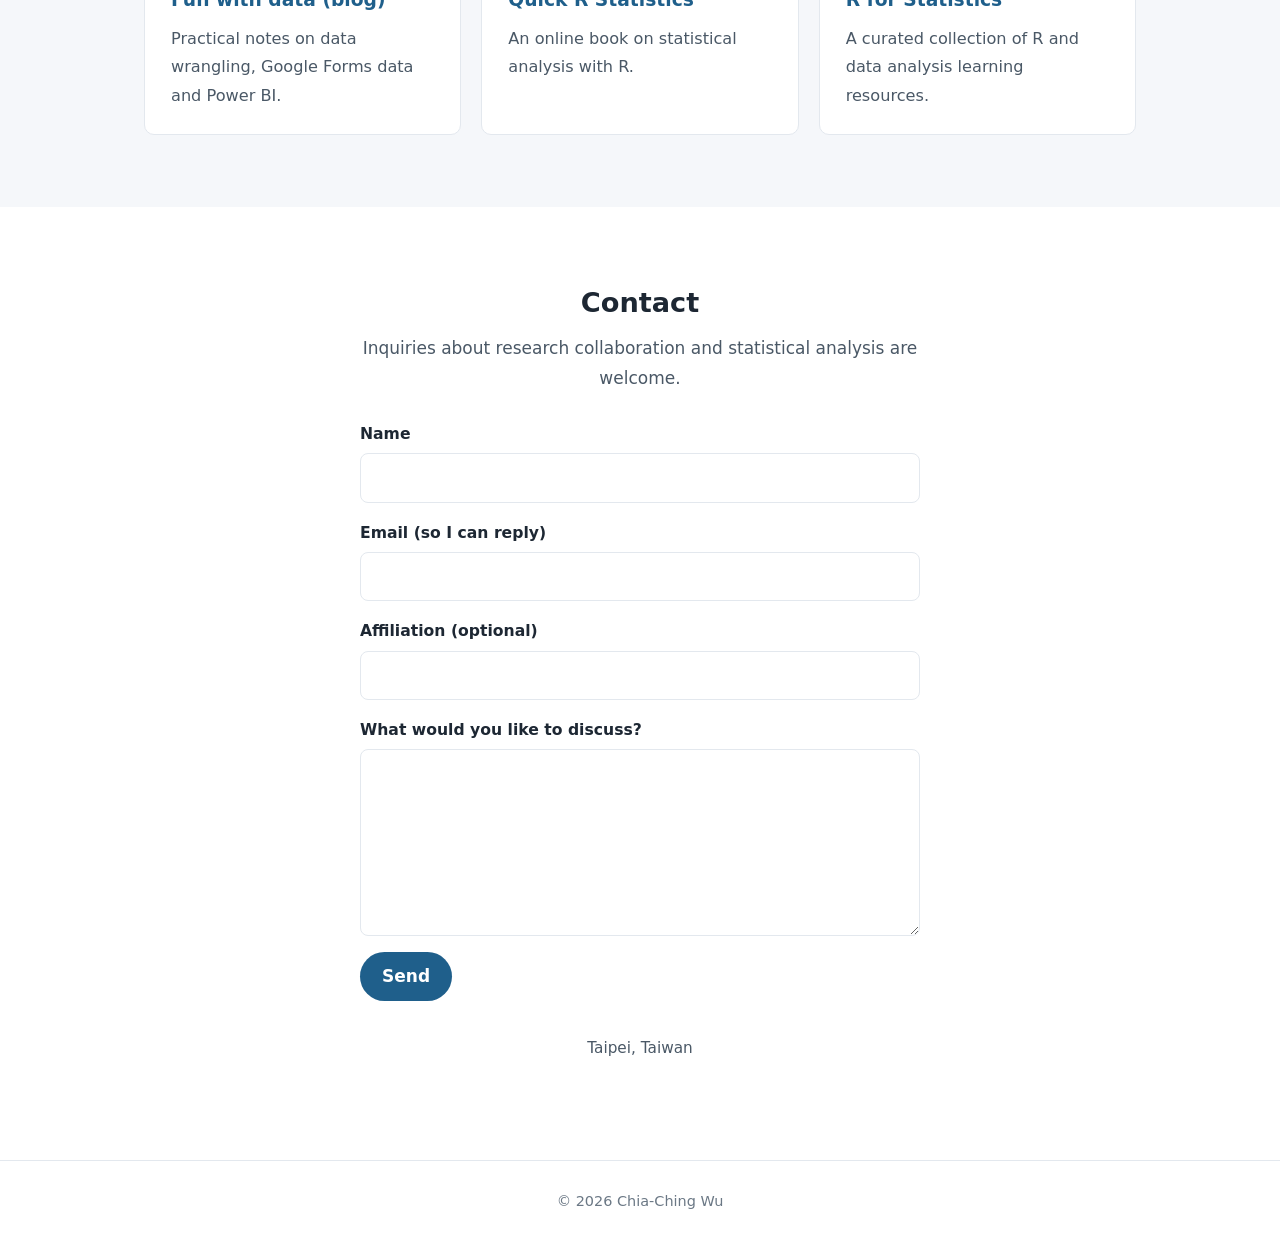
==== commit 2928a570: "Make Education heading match Experience heading size" ====
--- a/en/index.html
+++ b/en/index.html
@@ -92,7 +92,7 @@
         </ul>
       </div>
       <div>
-        <h3>Education</h3>
+        <h2>Education</h2>
         <ul class="timeline">
           <li><div class="when">2011</div><div class="what"><strong>Ph.D. in Psychology</strong><span>National Taiwan University</span></div></li>
           <li><div class="when">2002</div><div class="what"><strong>M.S. in Psychology</strong><span>National Taiwan University</span></div></li>
--- a/assets/style.css
+++ b/assets/style.css
@@ -104,7 +104,6 @@
 .timeline .what span { color: var(--ink-soft); font-size: 0.95rem; }
 
 .two-col { display: grid; grid-template-columns: 1.6fr 1fr; gap: 48px; }
-.two-col h3 { font-size: 1.1rem; margin: 0 0 12px; }
 
 /* ---------- publications ---------- */
 .pubs { margin: 0; padding-left: 1.2em; }
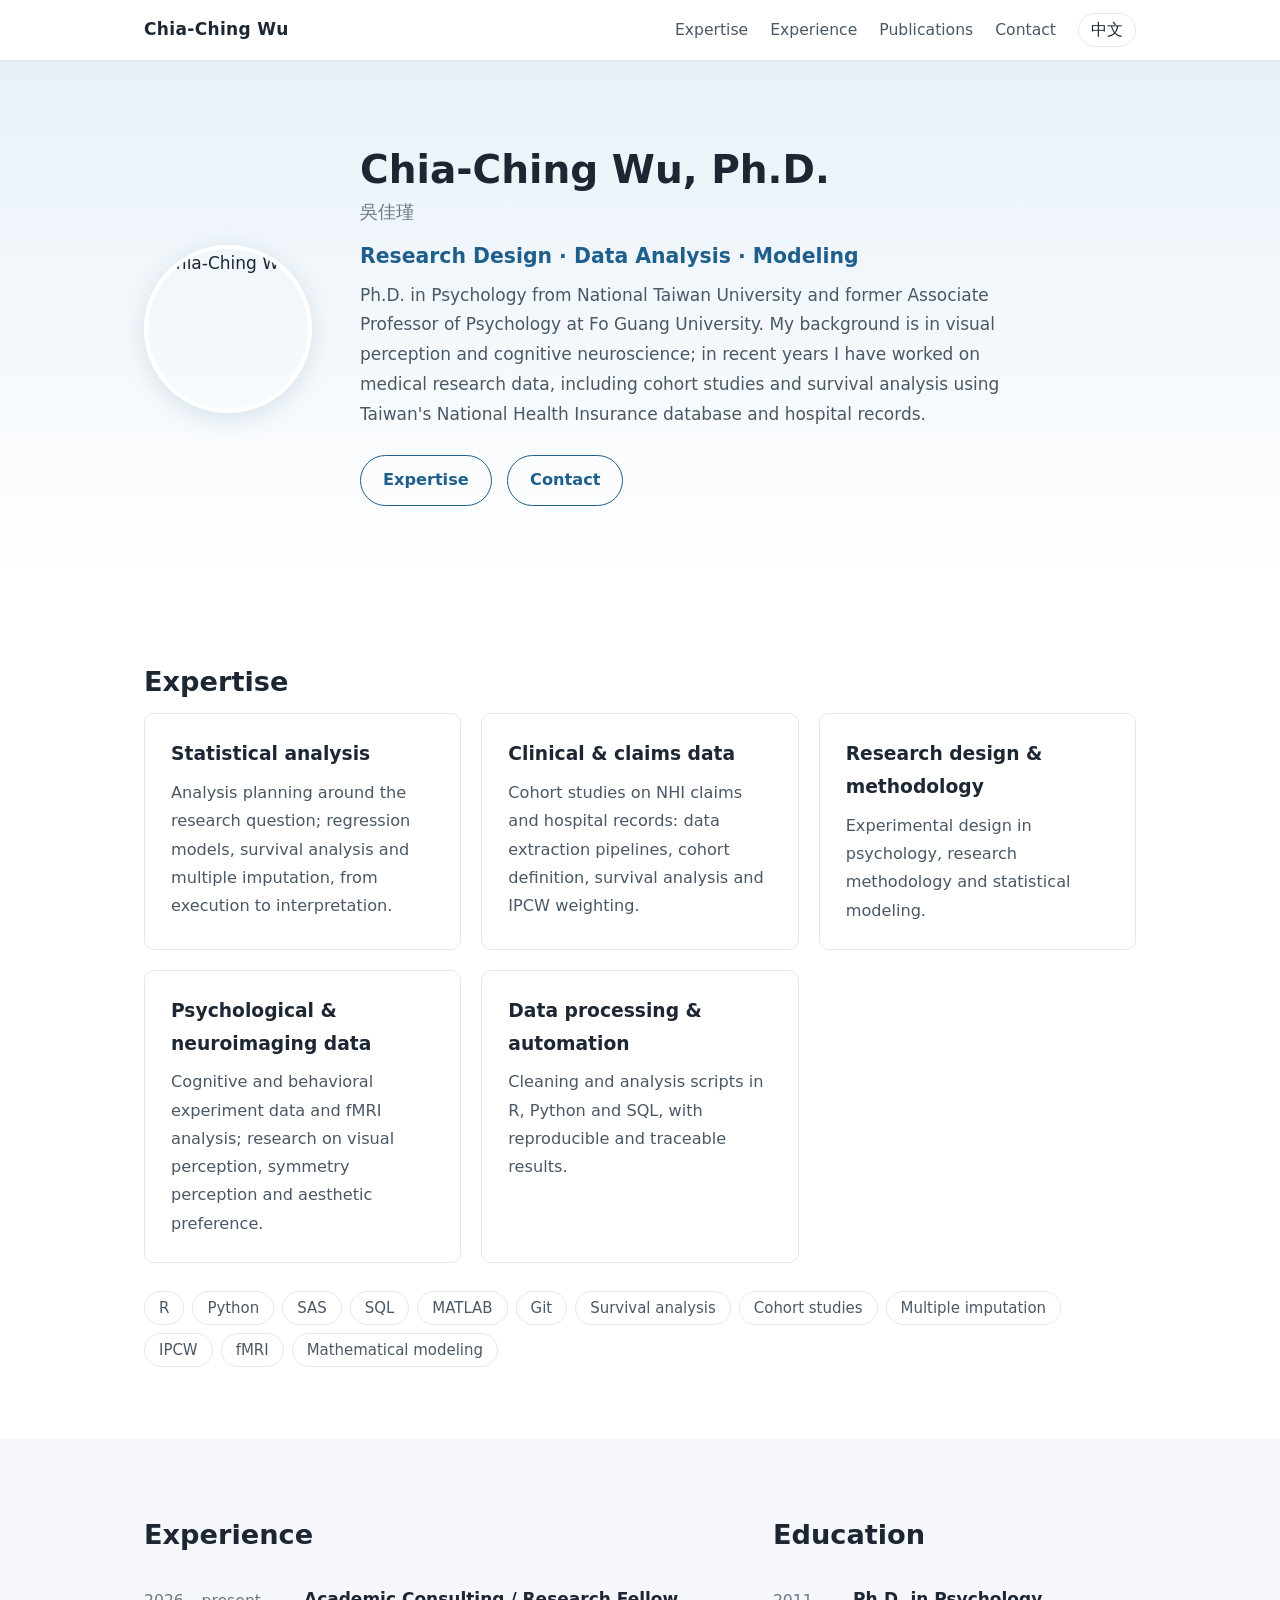
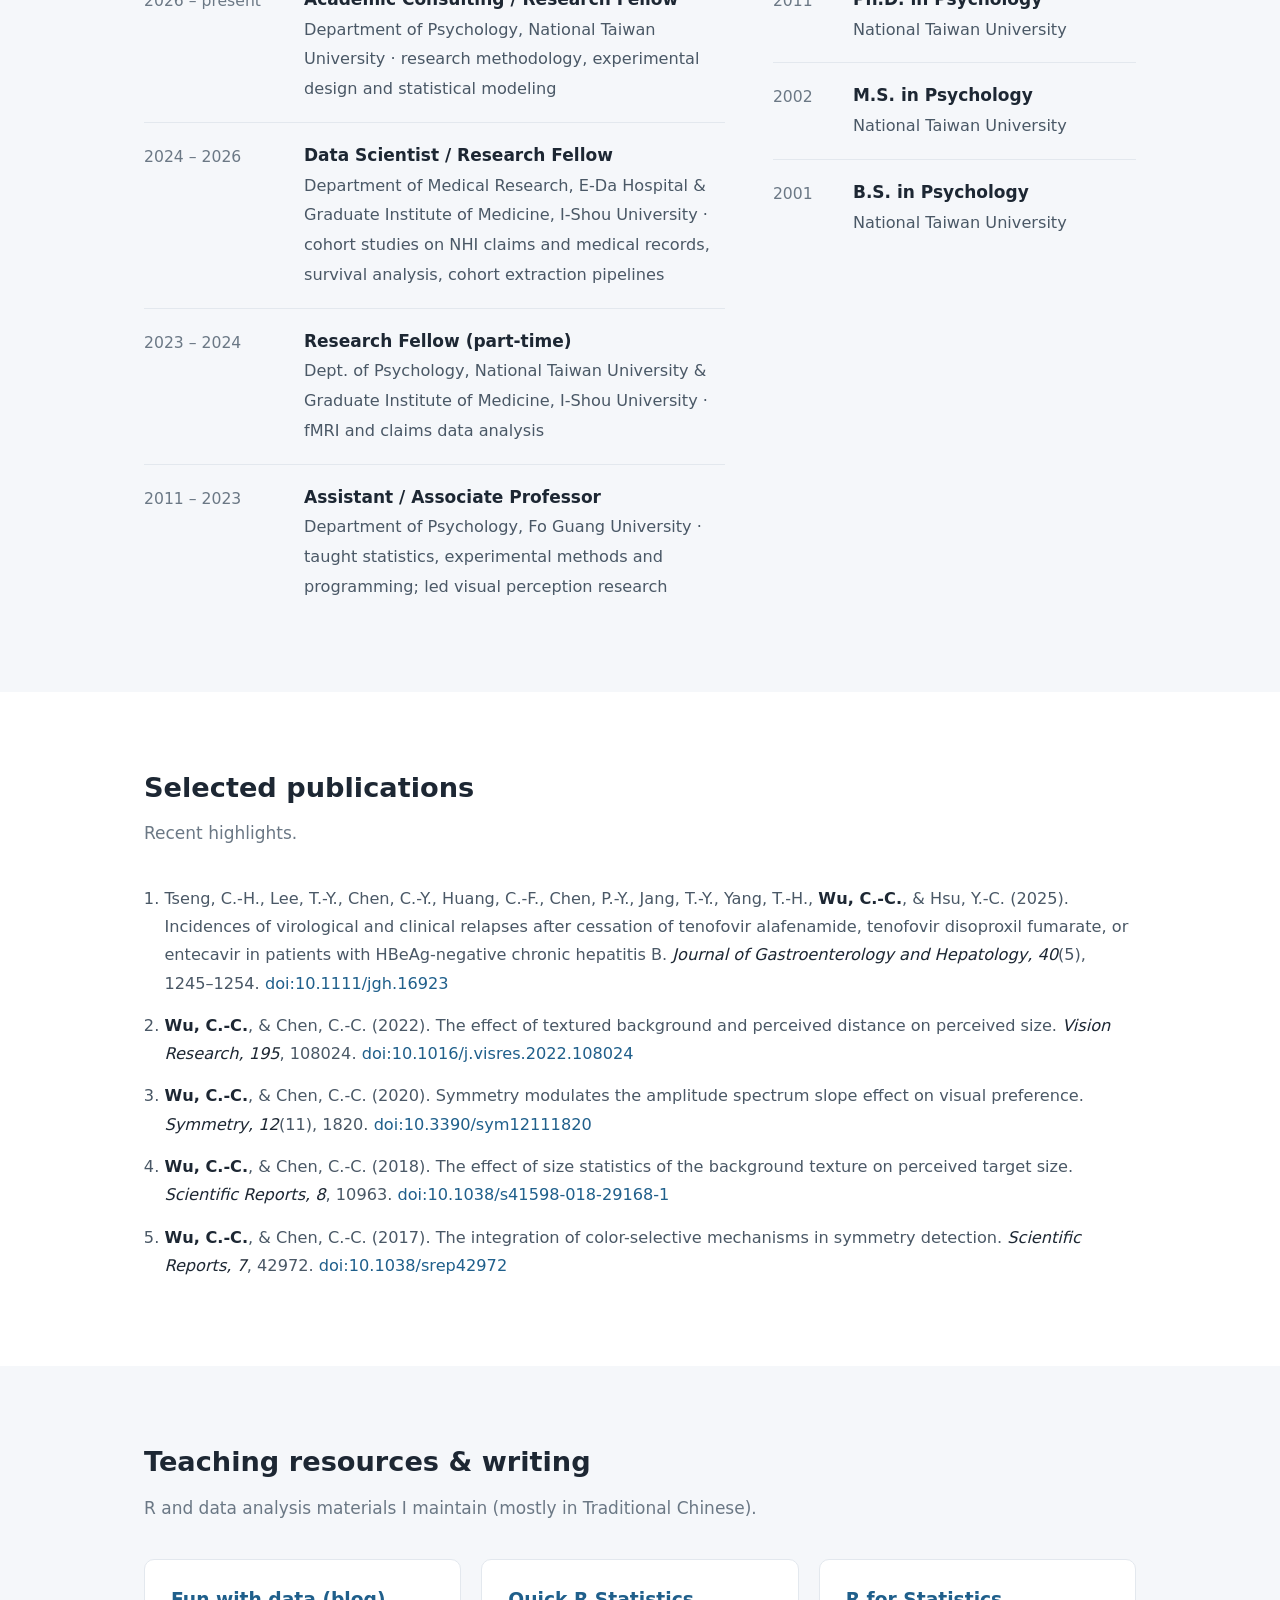
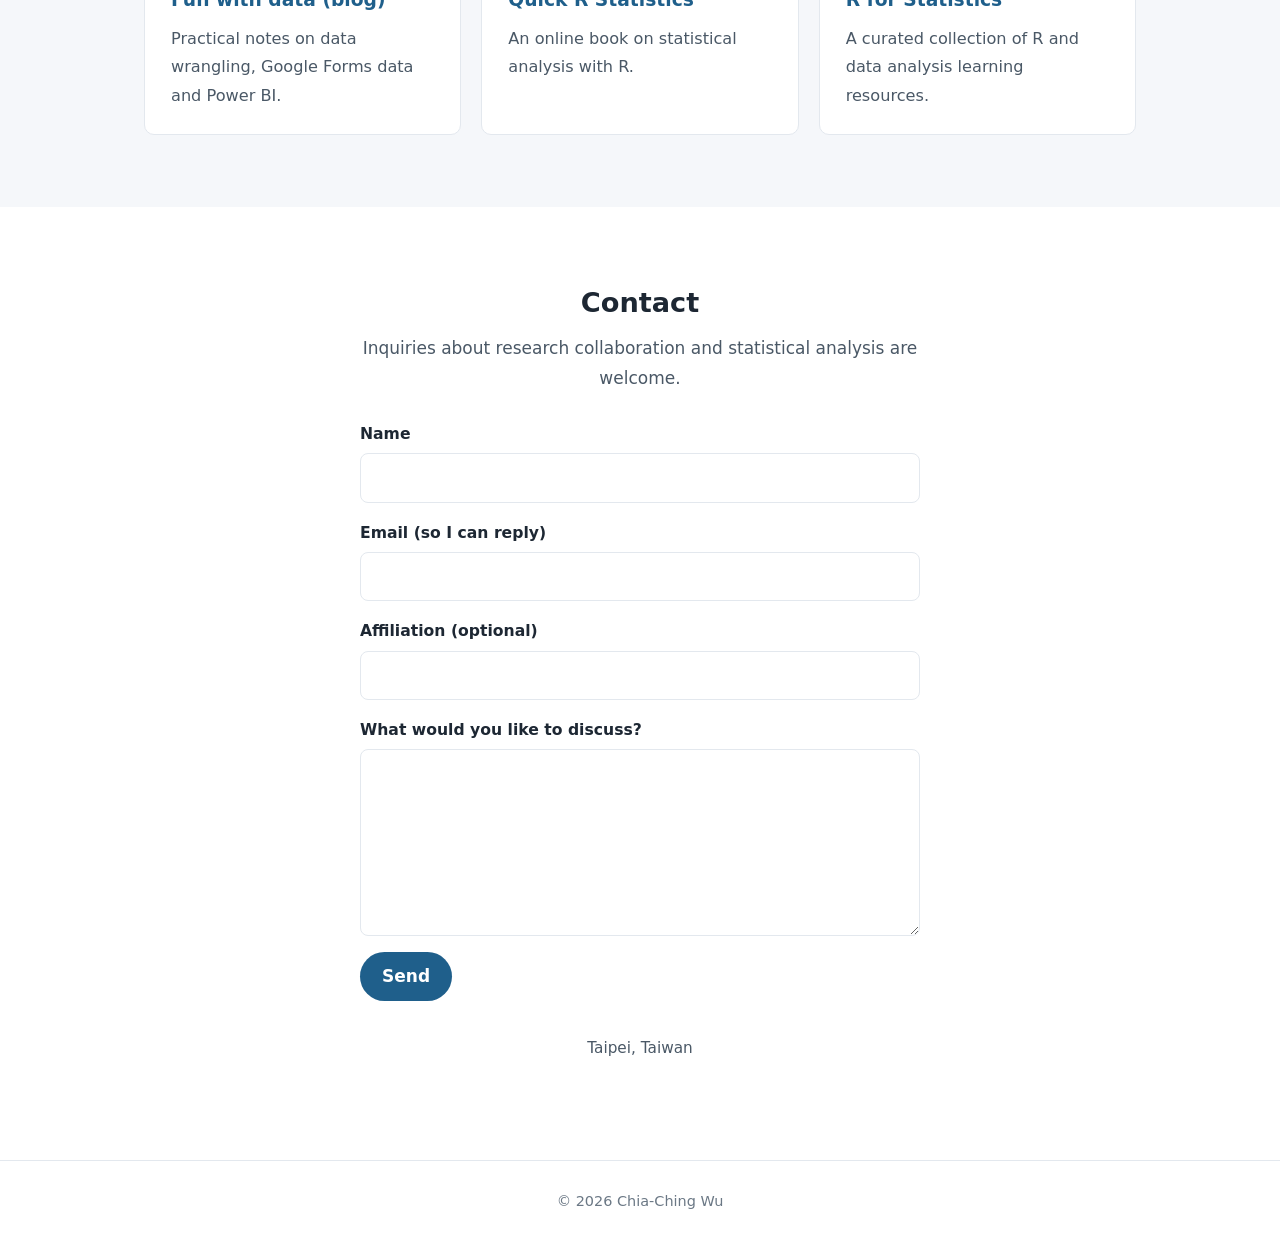
==== commit aeaaecd1: "Narrow year column in Education timeline" ====
--- a/en/index.html
+++ b/en/index.html
@@ -93,7 +93,7 @@
       </div>
       <div>
         <h2>Education</h2>
-        <ul class="timeline">
+        <ul class="timeline edu">
           <li><div class="when">2011</div><div class="what"><strong>Ph.D. in Psychology</strong><span>National Taiwan University</span></div></li>
           <li><div class="when">2002</div><div class="what"><strong>M.S. in Psychology</strong><span>National Taiwan University</span></div></li>
           <li><div class="when">2001</div><div class="what"><strong>B.S. in Psychology</strong><span>National Taiwan University</span></div></li>
--- a/assets/style.css
+++ b/assets/style.css
@@ -102,6 +102,7 @@
 .timeline .when { color: var(--muted); font-size: 0.92rem; padding-top: 2px; }
 .timeline .what strong { display: block; }
 .timeline .what span { color: var(--ink-soft); font-size: 0.95rem; }
+.timeline.edu li { grid-template-columns: 60px 1fr; }
 
 .two-col { display: grid; grid-template-columns: 1.6fr 1fr; gap: 48px; }
 
@@ -127,7 +128,7 @@
   .hero .wrap { flex-direction: column; text-align: center; gap: 24px; }
   .hero p.lead { margin-left: auto; margin-right: auto; }
   .hero h1 { font-size: 1.9rem; }
-  .timeline li { grid-template-columns: 1fr; gap: 2px; }
+  .timeline li, .timeline.edu li { grid-template-columns: 1fr; gap: 2px; }
   .two-col { grid-template-columns: 1fr; gap: 36px; }
   section { padding: 56px 0; }
 }
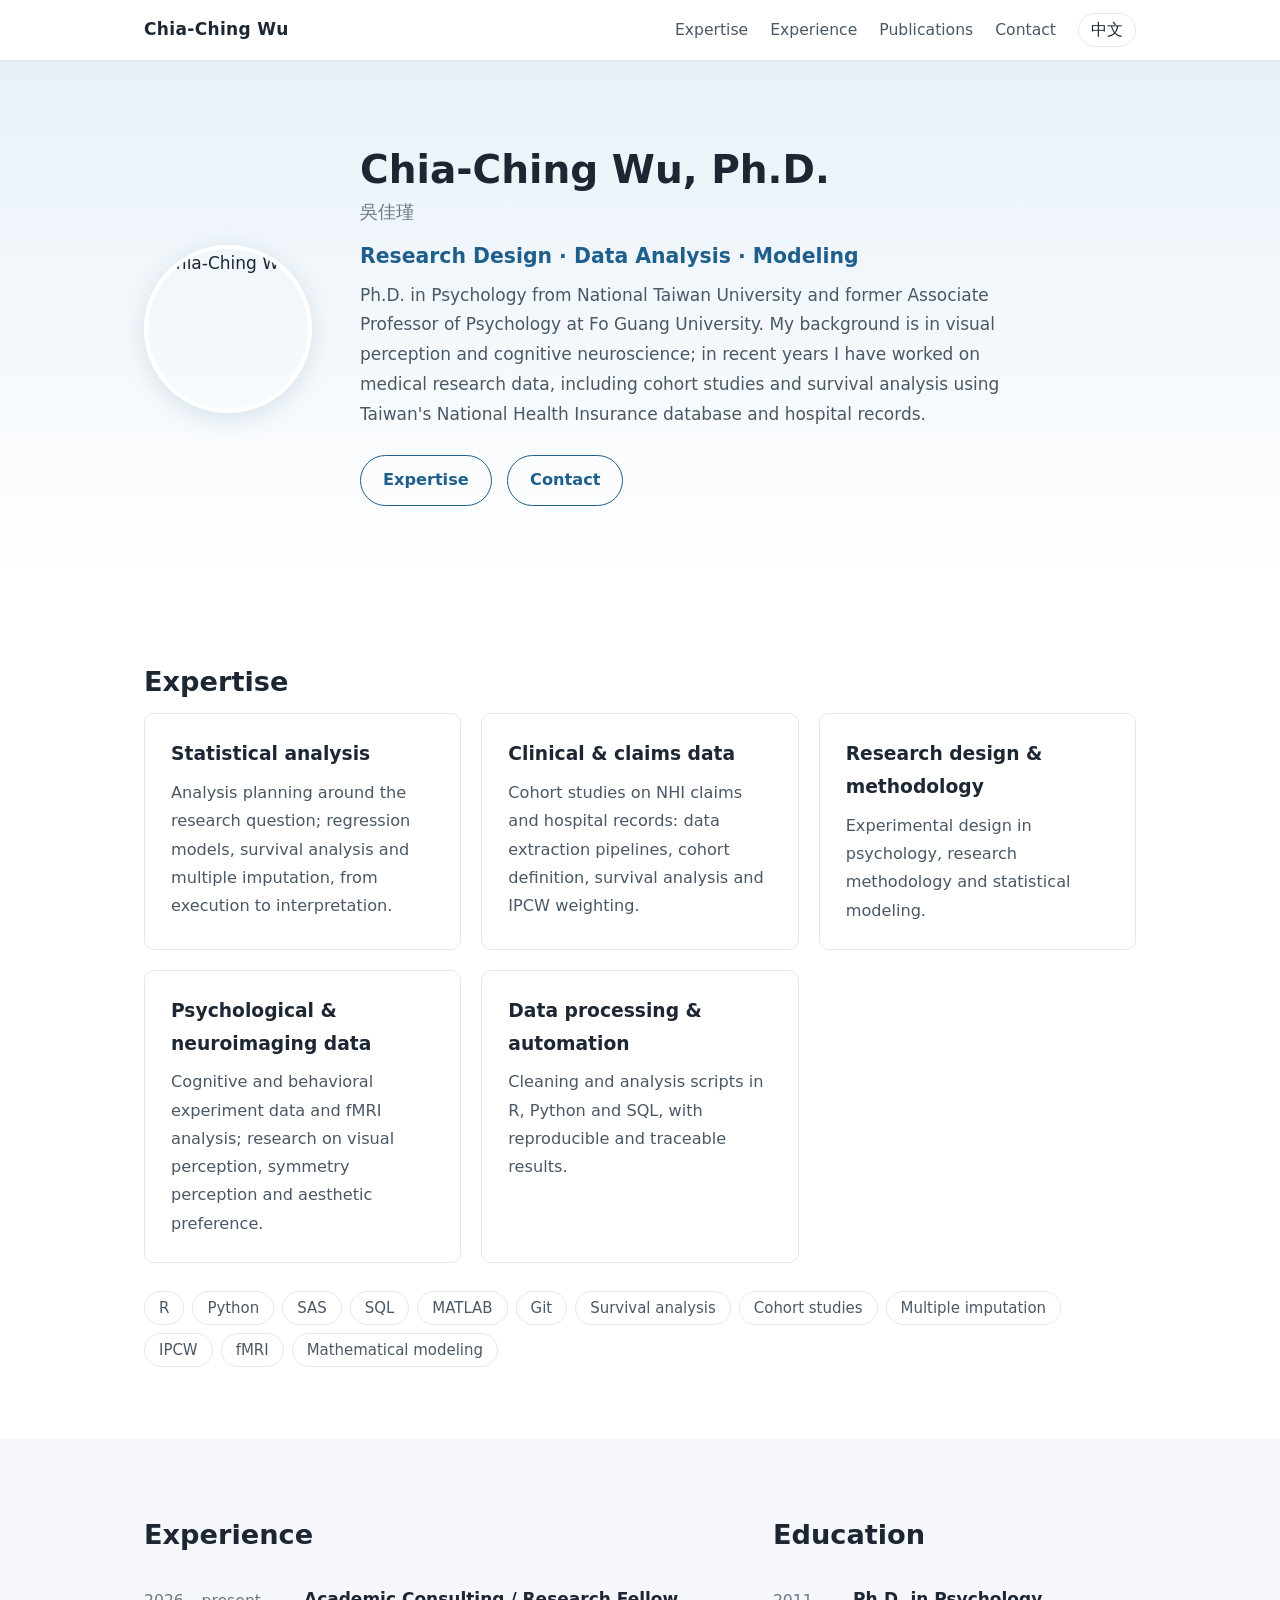
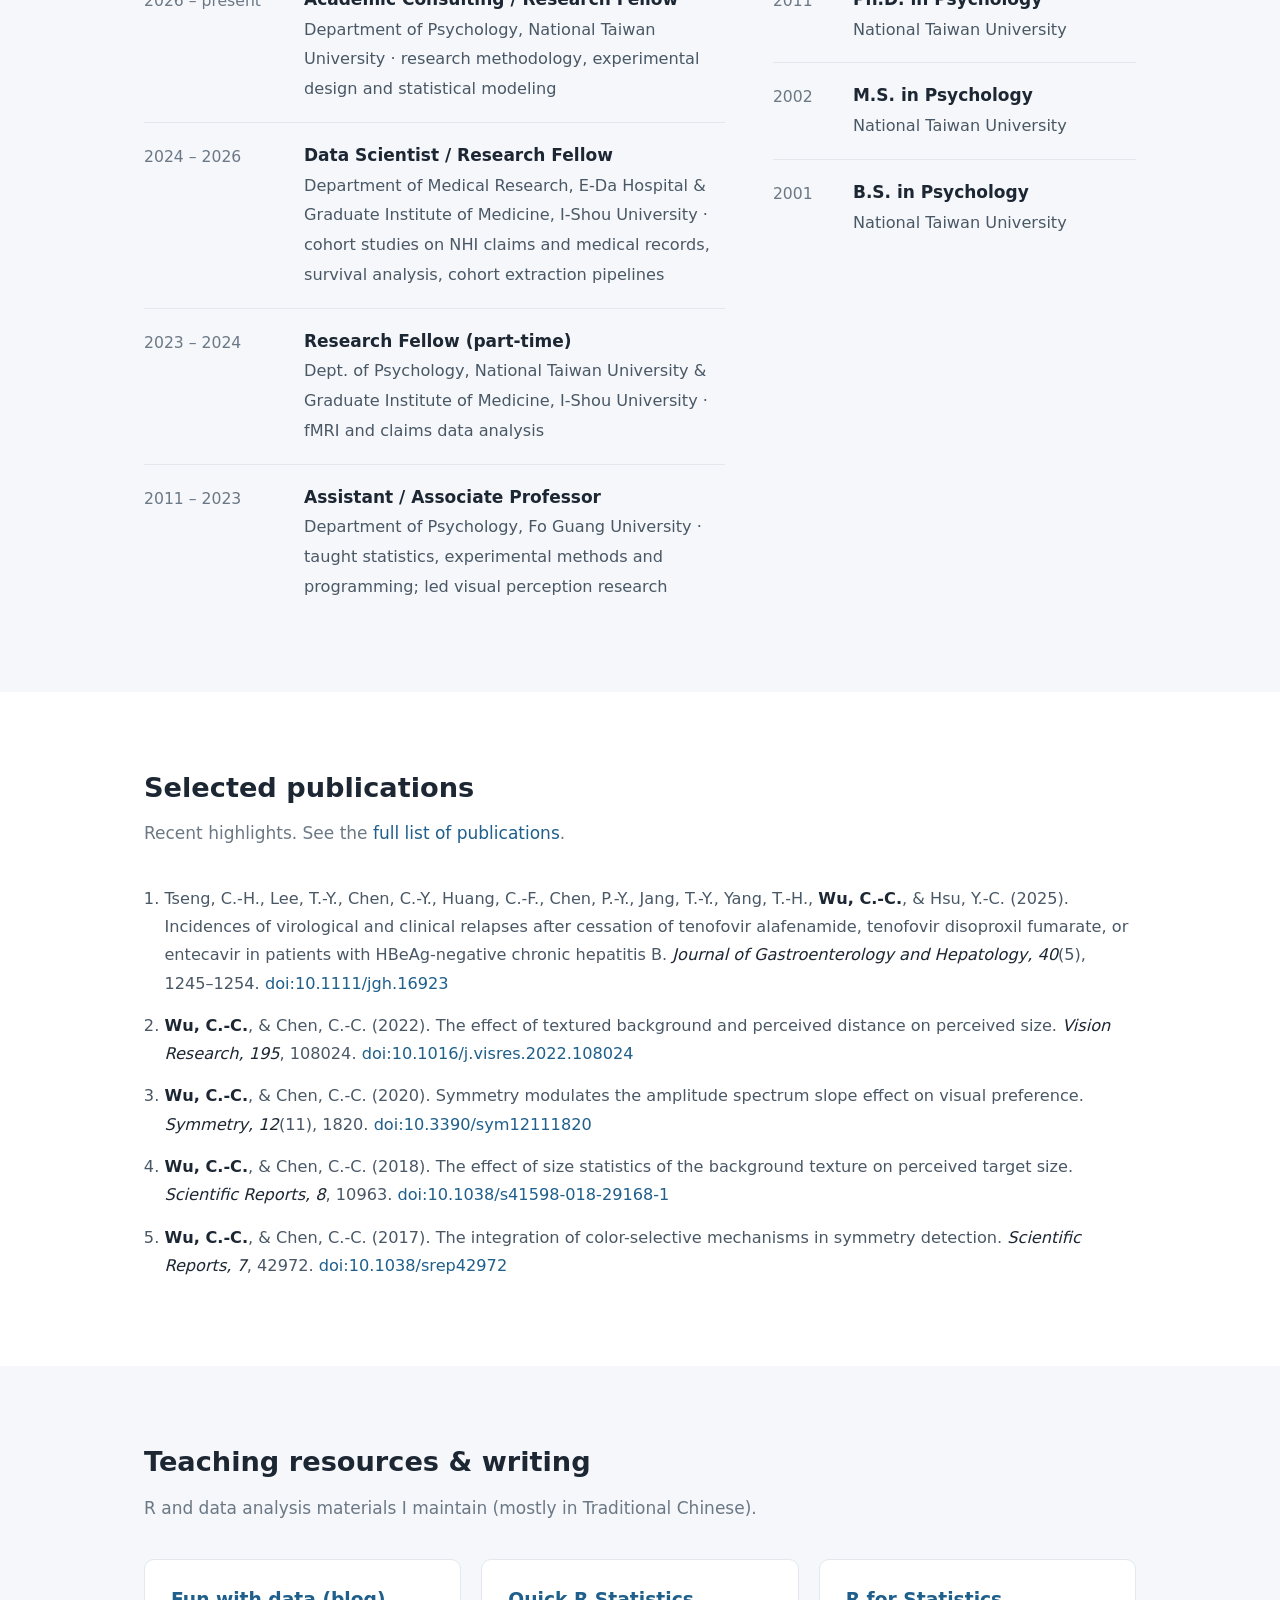
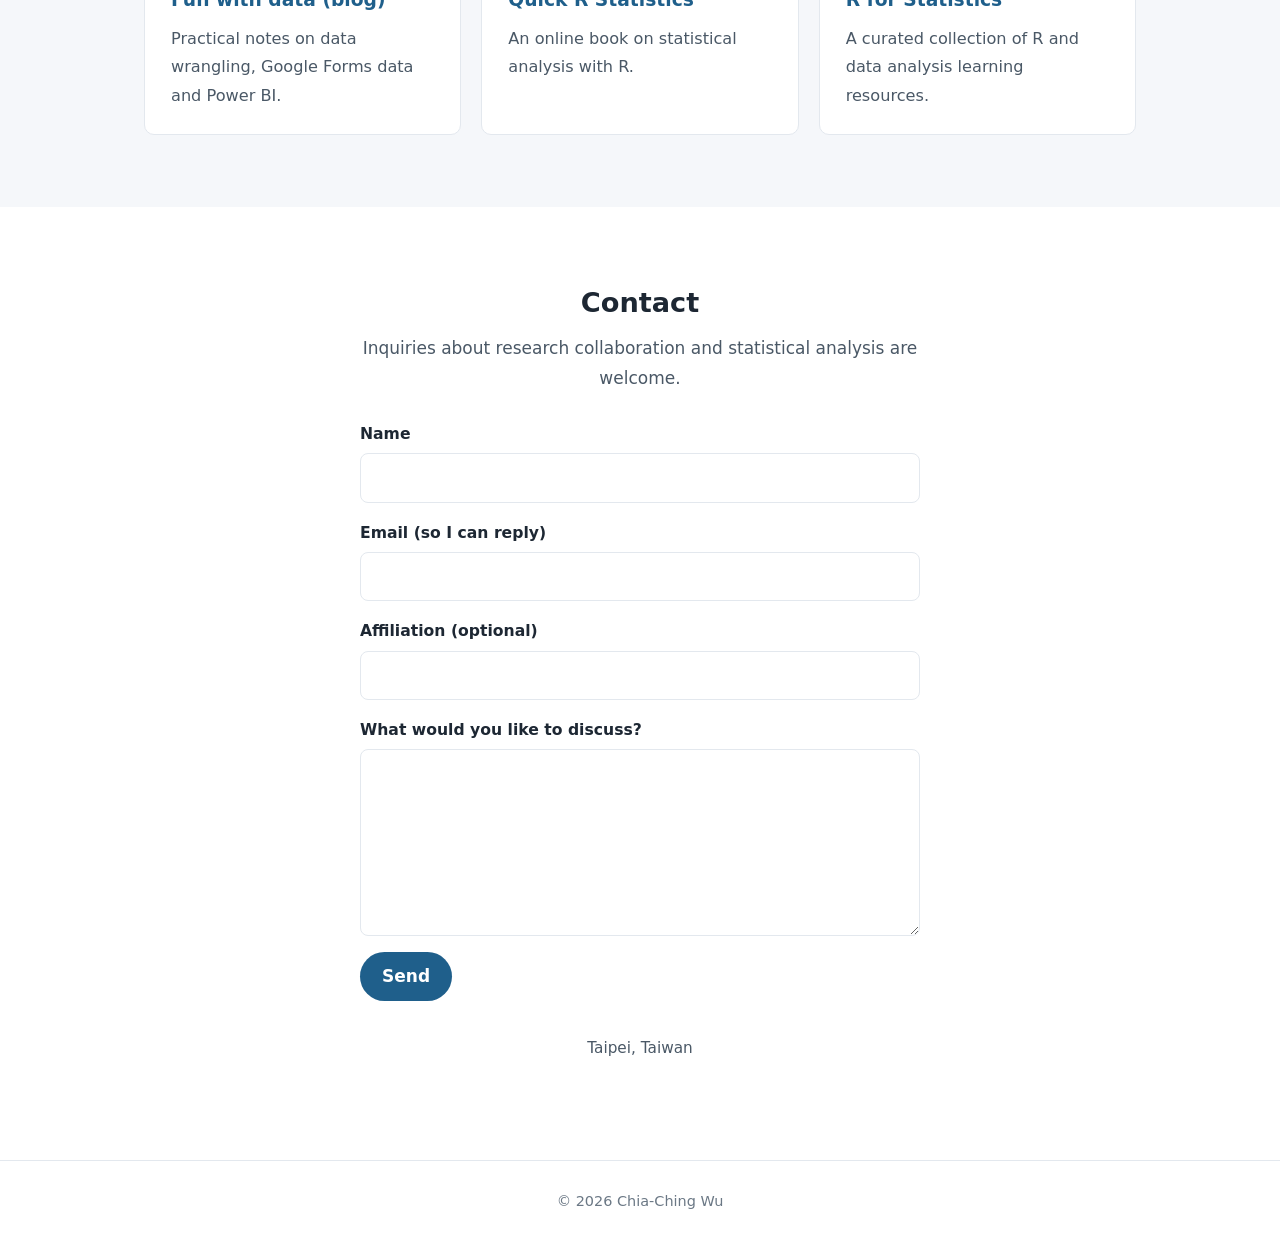
==== commit 5b375676: "Add full publications list page linked from selected publications" ====
--- a/en/index.html
+++ b/en/index.html
@@ -105,7 +105,7 @@
   <section id="publications">
     <div class="wrap">
       <h2>Selected publications</h2>
-      <p class="intro">Recent highlights.</p>
+      <p class="intro">Recent highlights. See the <a href="publications/">full list of publications</a>.</p>
       <ol class="pubs">
         <li>Tseng, C.-H., Lee, T.-Y., Chen, C.-Y., Huang, C.-F., Chen, P.-Y., Jang, T.-Y., Yang, T.-H., <span class="me">Wu, C.-C.</span>, &amp; Hsu, Y.-C. (2025). Incidences of virological and clinical relapses after cessation of tenofovir alafenamide, tenofovir disoproxil fumarate, or entecavir in patients with HBeAg-negative chronic hepatitis B. <em>Journal of Gastroenterology and Hepatology, 40</em>(5), 1245–1254. <a href="https://doi.org/10.1111/jgh.16923">doi:10.1111/jgh.16923</a></li>
         <li><span class="me">Wu, C.-C.</span>, &amp; Chen, C.-C. (2022). The effect of textured background and perceived distance on perceived size. <em>Vision Research, 195</em>, 108024. <a href="https://doi.org/10.1016/j.visres.2022.108024">doi:10.1016/j.visres.2022.108024</a></li>
--- a/assets/style.css
+++ b/assets/style.css
@@ -149,3 +149,45 @@
 .contact-form button { justify-self: start; border: none; cursor: pointer; font: inherit; font-weight: 600; margin: 0; }
 .contact-form button:disabled { opacity: 0.6; cursor: wait; }
 .form-status { margin: 0 !important; font-size: 0.92rem; color: var(--accent) !important; }
+
+/* ---------- academic additions ---------- */
+.card .ref { margin-top: 12px; font-size: 0.85rem; color: var(--muted); }
+h3.sub { font-size: 1.1rem; margin: 36px 0 14px; padding-bottom: 6px; border-bottom: 1px solid var(--line); }
+h3.sub:first-of-type { margin-top: 0; }
+h3.sub .count { color: var(--muted); font-weight: 400; font-size: 0.9rem; margin-left: 6px; }
+details.more { margin-top: 8px; }
+details.more summary {
+  cursor: pointer; color: var(--accent); font-weight: 600; font-size: 0.95rem;
+  padding: 6px 0; list-style-position: inside;
+}
+details.more[open] summary { margin-bottom: 14px; }
+.projects { list-style: none; margin: 0; padding: 0; }
+.projects li { padding: 16px 0; border-bottom: 1px solid var(--line); }
+.projects li:last-child { border-bottom: none; }
+.projects strong { display: block; }
+.projects span { color: var(--muted); font-size: 0.9rem; }
+.honors { display: grid; grid-template-columns: repeat(2, 1fr); gap: 20px; }
+@media (max-width: 760px) { .honors { grid-template-columns: 1fr; } }
+.honors ul { list-style: none; margin: 0; padding: 0; }
+.honors li { padding: 6px 0; font-size: 0.95rem; color: var(--ink-soft); }
+.honors li b { color: var(--accent); font-weight: 600; margin-right: 8px; font-variant-numeric: tabular-nums; }
+.course-group { margin-bottom: 22px; }
+.course-group h3 { font-size: 1rem; margin: 0 0 10px; color: var(--ink-soft); }
+.course-group .tags { margin-top: 0; }
+.contact .email { font-size: 1.15rem; font-weight: 600; }
+footer .updated { display: block; margin-top: 4px; }
+.cards.two { grid-template-columns: repeat(2, 1fr); }
+@media (max-width: 760px) { .cards.two { grid-template-columns: 1fr; } }
+.honors li { display: grid; grid-template-columns: 44px 1fr; gap: 4px; }
+.honors li b { margin-right: 0; }
+
+/* ---------- academic record page ---------- */
+.page-head { padding: 64px 0 40px; background: linear-gradient(180deg, var(--accent-soft), var(--bg)); }
+.page-head h1 { margin: 0; font-size: 2.1rem; line-height: 1.3; }
+.page-head h1 small { display: block; font-size: 1rem; font-weight: 500; color: var(--muted); margin-top: 4px; }
+.page-head .lead { margin: 16px 0 0; color: var(--ink-soft); max-width: 680px; }
+.page-head + section { padding-top: 40px; }
+.nav .home { color: var(--accent); }
+footer a { color: var(--muted); text-decoration: underline; }
+footer a:hover { color: var(--accent); }
+@media (max-width: 760px) { .page-head { padding: 44px 0 28px; } .page-head h1 { font-size: 1.8rem; } }
